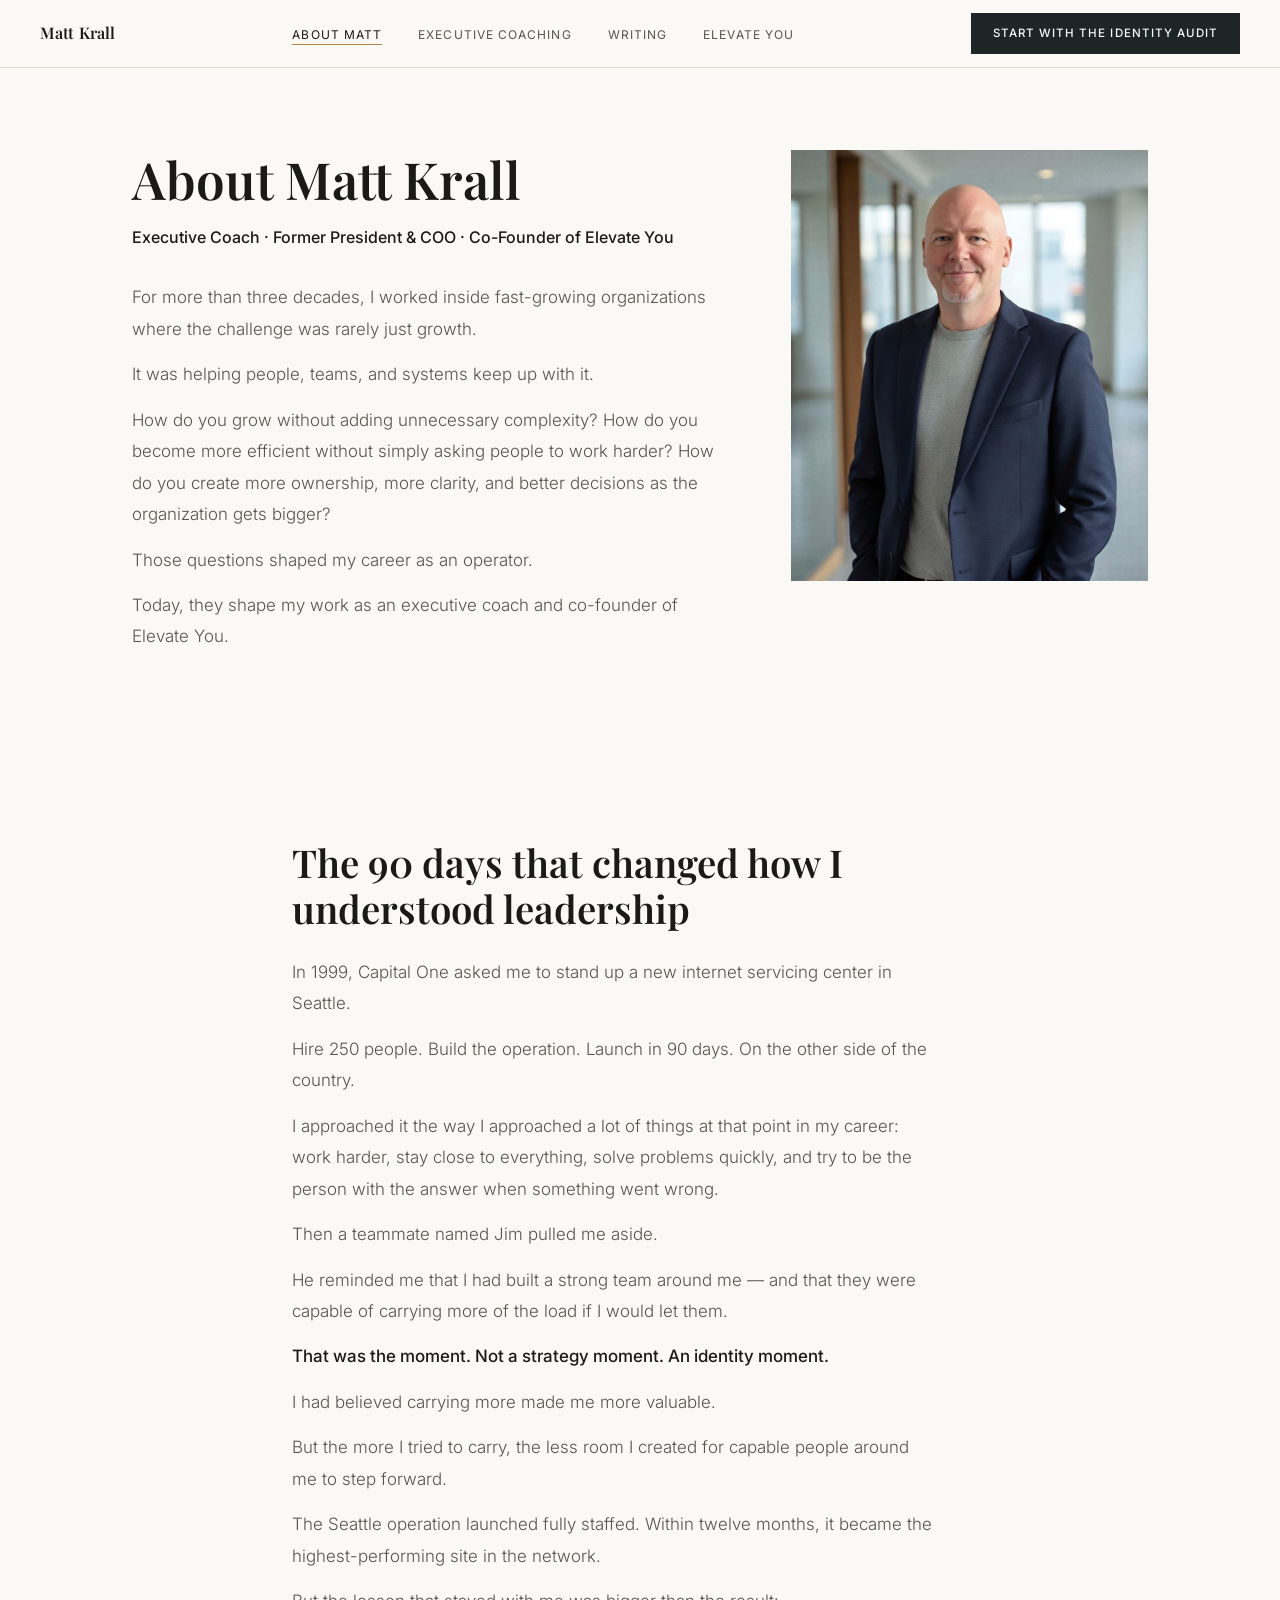
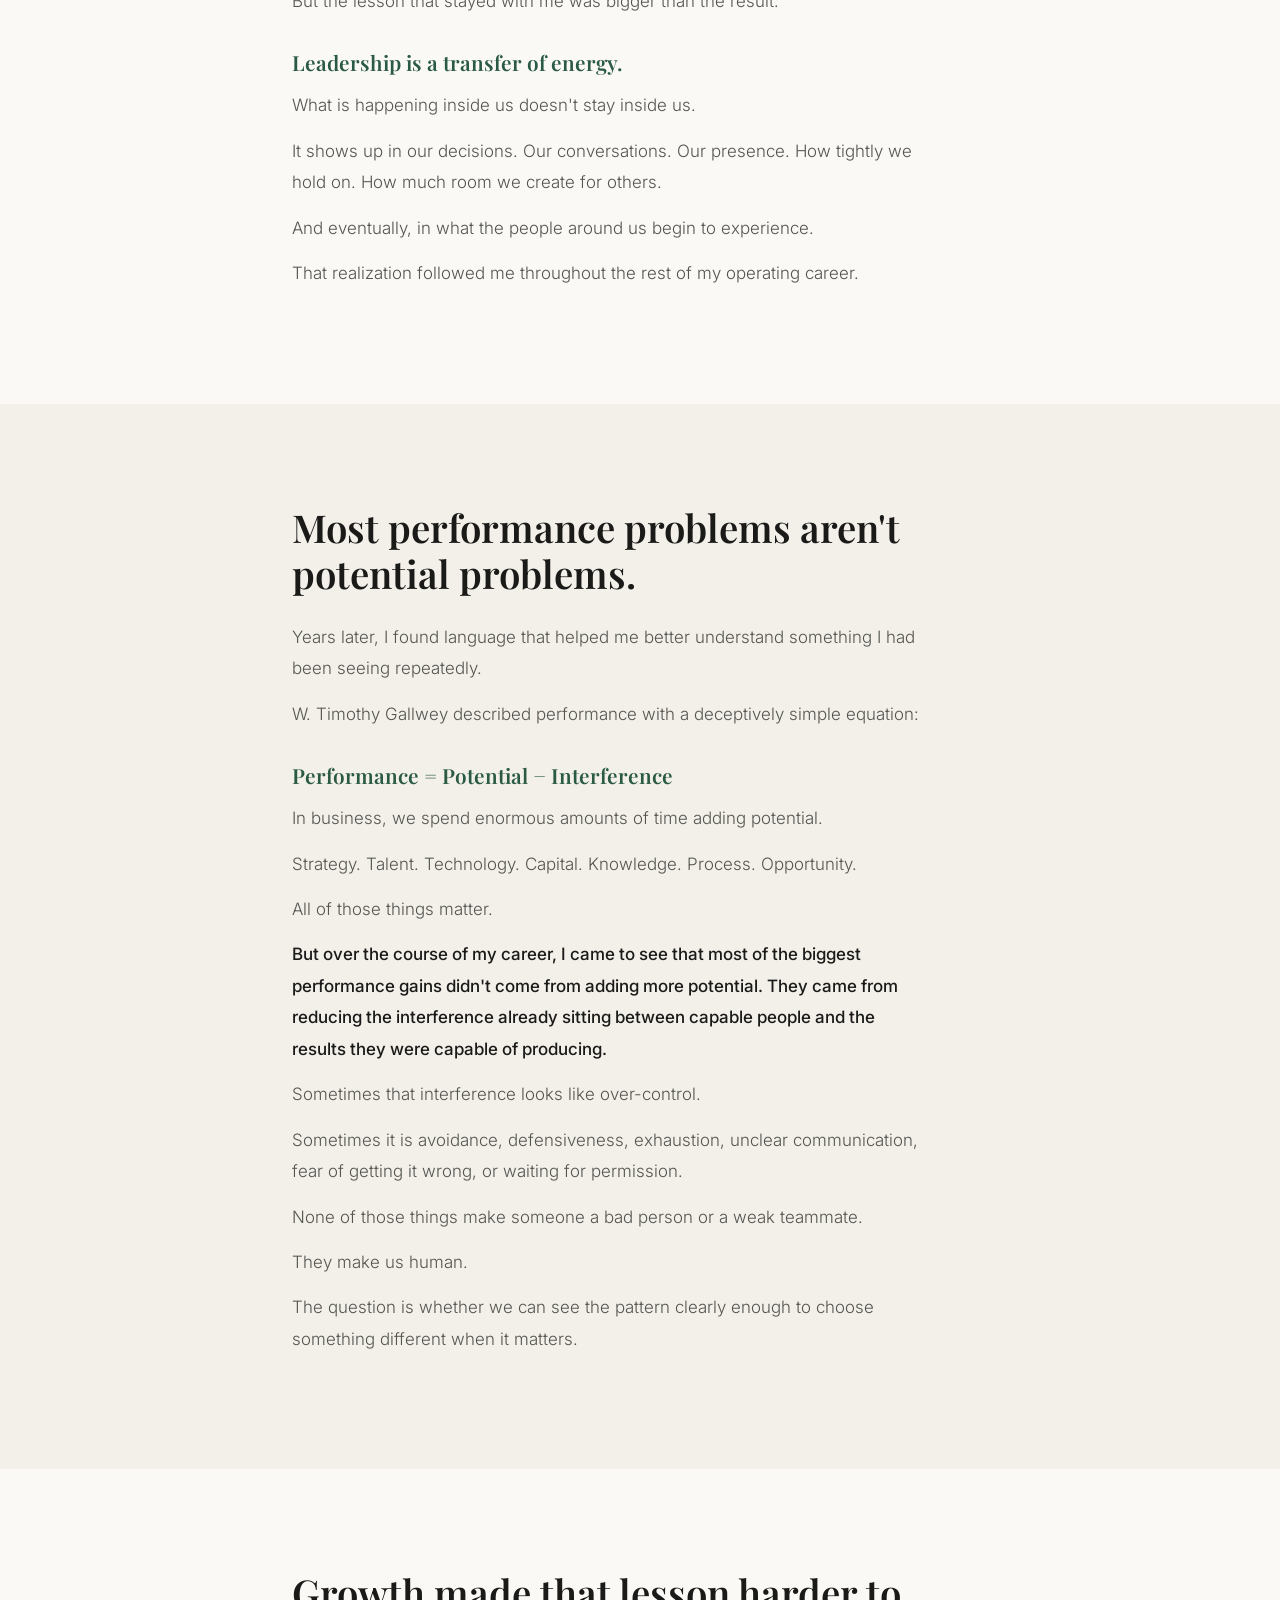
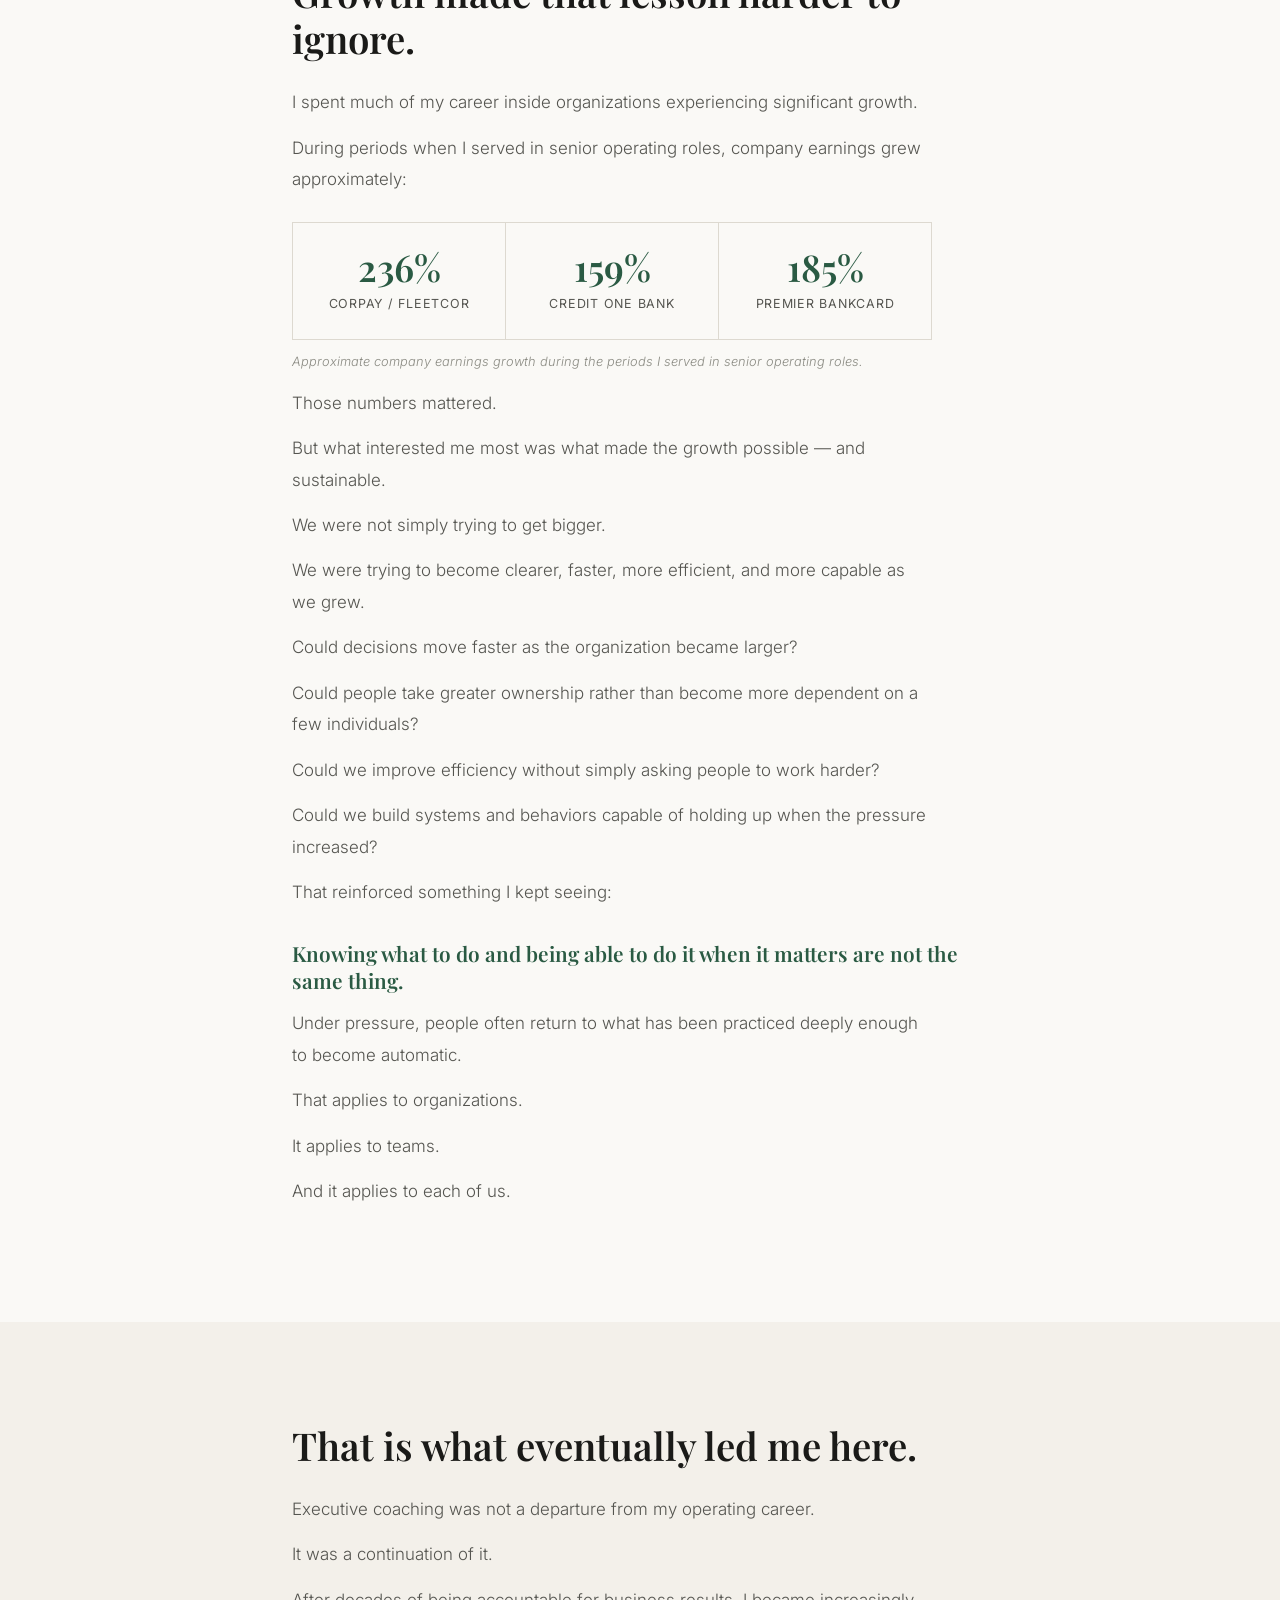
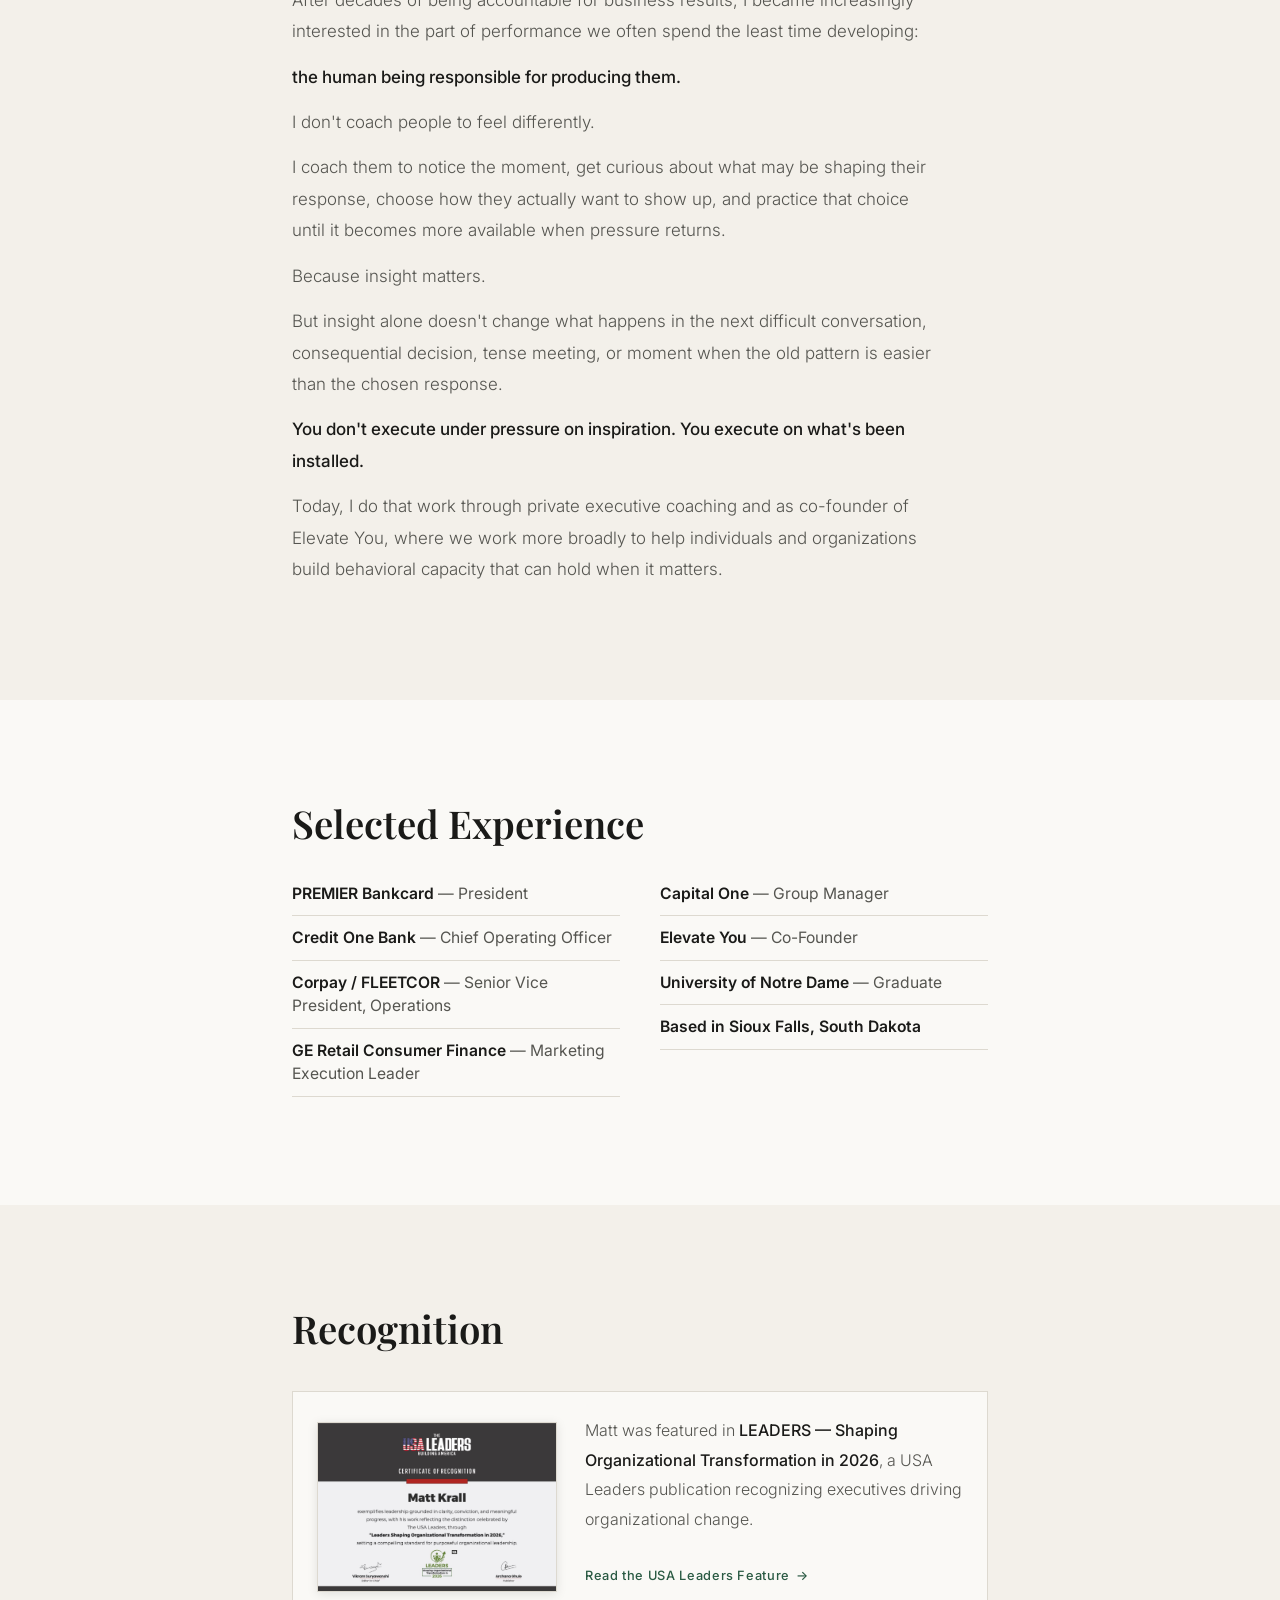
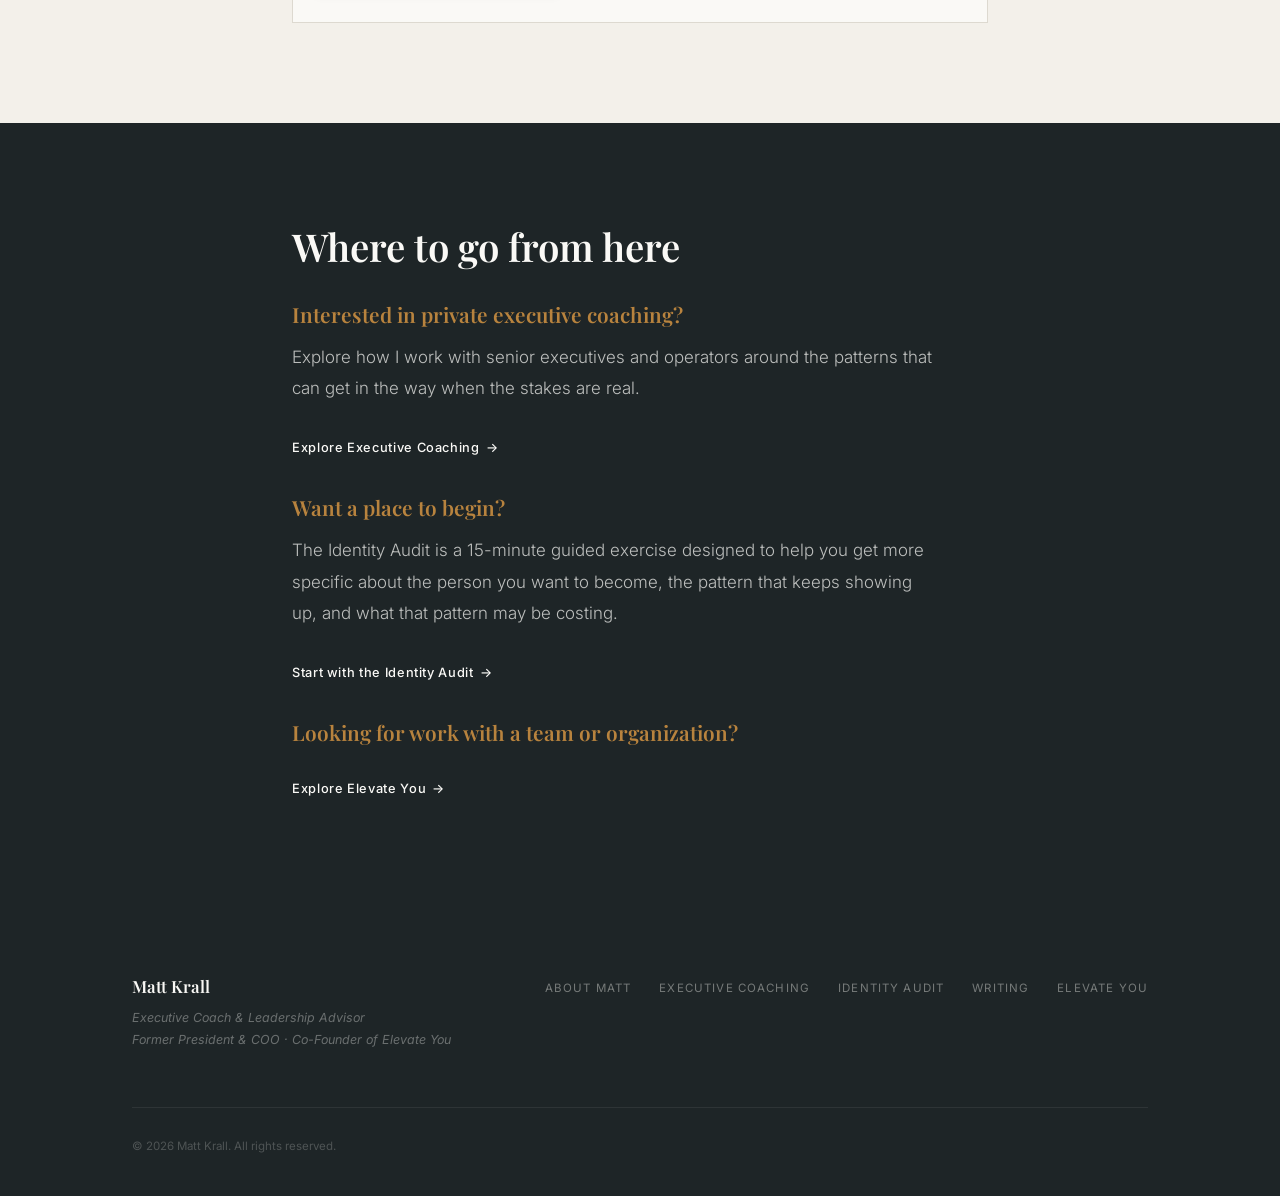
==== about-matt-krall.html @ b2f22636 "Website V3: SEO & site architecture per Matt's Implementation Master (Sep 24) — homepage hub + /abou" ====
<!DOCTYPE html>
<html lang="en">
<head>
  <meta charset="UTF-8">
  <!-- Google tag (gtag.js) -->
  <script async src="https://www.googletagmanager.com/gtag/js?id=G-2R4MK1FPHH"></script>
  <script>
    window.dataLayer = window.dataLayer || [];
    function gtag(){dataLayer.push(arguments);}
    gtag('js', new Date());
    gtag('config', 'G-2R4MK1FPHH');
  </script>
  <meta name="viewport" content="width=device-width, initial-scale=1.0">
  <title>About Matt Krall | Executive Coach &amp; Former President &amp; COO</title>
  <meta name="description" content="Matt Krall is an executive coach, former President and COO, and co-founder of Elevate You with more than 30 years of experience leading through growth, performance, and organizational change.">
  <meta name="author" content="Matt Krall">
  <meta name="robots" content="index, follow">
  <link rel="canonical" href="https://mattkrall.com/about-matt-krall">

  <meta property="og:type" content="profile">
  <meta property="og:title" content="About Matt Krall | Executive Coach &amp; Former President &amp; COO">
  <meta property="og:description" content="Matt Krall is an executive coach, former President and COO, and co-founder of Elevate You with more than 30 years of experience leading through growth, performance, and organizational change.">
  <meta property="og:url" content="https://mattkrall.com/about-matt-krall">
  <meta property="og:site_name" content="Matt Krall">
  <meta property="og:image" content="https://mattkrall.com/images/Headshot-Matt-Krall-2026-08-27-smile-1200.jpeg">

  <meta name="twitter:card" content="summary_large_image">
  <meta name="twitter:title" content="About Matt Krall | Executive Coach &amp; Former President &amp; COO">
  <meta name="twitter:description" content="Matt Krall is an executive coach, former President and COO, and co-founder of Elevate You with more than 30 years of experience leading through growth, performance, and organizational change.">
  <meta name="twitter:image" content="https://mattkrall.com/images/Headshot-Matt-Krall-2026-08-27-smile-1200.jpeg">

  <script type="application/ld+json">
{
  "@context": "https://schema.org",
  "@type": "ProfilePage",
  "@id": "https://mattkrall.com/about-matt-krall#profile",
  "url": "https://mattkrall.com/about-matt-krall",
  "name": "About Matt Krall",
  "mainEntity": {
    "@type": "Person",
    "@id": "https://mattkrall.com/#matt-krall",
    "name": "Matt Krall",
    "url": "https://mattkrall.com/about-matt-krall",
    "jobTitle": "Executive Coach & Leadership Advisor",
    "image": "https://mattkrall.com/images/Headshot-Matt-Krall-2026-08-27-smile-1200.jpeg",
    "sameAs": [
      "https://www.linkedin.com/in/matt-krall-a079bb7/",
      "https://www.facebook.com/matt.krall.79/"
    ],
    "alumniOf": {
      "@type": "CollegeOrUniversity",
      "name": "University of Notre Dame"
    },
    "affiliation": {
      "@type": "Organization",
      "name": "Elevate You",
      "url": "https://goelevateyou.com/"
    }
  }
}
  </script>

  <link rel="preconnect" href="https://fonts.googleapis.com">
  <link rel="preconnect" href="https://fonts.gstatic.com" crossorigin>
  <link href="https://fonts.googleapis.com/css2?family=Playfair+Display:ital,wght@0,400;0,600;0,700;1,400;1,600&family=Inter:ital,wght@0,300;0,400;0,500;1,300;1,400&display=swap" rel="stylesheet">
  <link rel="stylesheet" href="/site.css">
</head>
<body>
  <nav class="nav" aria-label="Main navigation">
    <div class="nav__inner">
      <a href="/" class="nav__brand">Matt Krall</a>
      <ul class="nav__links" role="list">
        <li><a href="/about-matt-krall" aria-current="page">About Matt</a></li>
        <li><a href="/executive-coaching">Executive Coaching</a></li>
        <li><a href="/writing">Writing</a></li>
        <li><a href="https://goelevateyou.com/" target="_blank" rel="noopener noreferrer">Elevate You</a></li>
      </ul>
      <a href="/identity-audit" class="btn btn--dark nav__cta">Start with the Identity Audit</a>
      <button class="nav__burger" id="burger" aria-label="Open menu" aria-expanded="false"><span></span><span></span><span></span></button>
    </div>
  </nav>
  <div class="nav__drawer" id="nav-drawer" aria-hidden="true">
    <ul role="list">
      <li><a href="/about-matt-krall">About Matt</a></li>
      <li><a href="/executive-coaching">Executive Coaching</a></li>
      <li><a href="/writing">Writing</a></li>
      <li><a href="https://goelevateyou.com/" target="_blank" rel="noopener noreferrer">Elevate You</a></li>
      <li><a href="/identity-audit">Start with the Identity Audit</a></li>
    </ul>
  </div>

  <main>
<section class="page-hero page-hero--split"><div class="wrap--wide about-top">
<div class="prose">
<h1 class="page-hero__title">About Matt Krall</h1>
<p class="page-hero__sub"><strong>Executive Coach · Former President &amp; COO · Co-Founder of Elevate You</strong></p>
<p>For more than three decades, I worked inside fast-growing organizations where the challenge was rarely just growth.</p>
<p>It was helping people, teams, and systems keep up with it.</p>
<p>How do you grow without adding unnecessary complexity? How do you become more efficient without simply asking people to work harder? How do you create more ownership, more clarity, and better decisions as the organization gets bigger?</p>
<p>Those questions shaped my career as an operator.</p>
<p>Today, they shape my work as an executive coach and co-founder of Elevate You.</p>
</div>
<div class="about-top__img"><img src="/images/Headshot-Matt-Krall-2026-08-27-smile-1200.jpeg" alt="Matt Krall, executive coach and co-founder of Elevate You" width="994" height="1200" loading="eager" fetchpriority="high"></div>
</div></section>
<section class="section" id="seattle"><div class="wrap prose">
<h2 class="section__headline">The 90 days that changed how I understood leadership</h2>
<p>In 1999, Capital One asked me to stand up a new internet servicing center in Seattle.</p>
<p>Hire 250 people. Build the operation. Launch in 90 days. On the other side of the country.</p>
<p>I approached it the way I approached a lot of things at that point in my career: work harder, stay close to everything, solve problems quickly, and try to be the person with the answer when something went wrong.</p>
<p>Then a teammate named Jim pulled me aside.</p>
<p>He reminded me that I had built a strong team around me — and that they were capable of carrying more of the load if I would let them.</p>
<p><strong>That was the moment. Not a strategy moment. An identity moment.</strong></p>
<p>I had believed carrying more made me more valuable.</p>
<p>But the more I tried to carry, the less room I created for capable people around me to step forward.</p>
<p>The Seattle operation launched fully staffed. Within twelve months, it became the highest-performing site in the network.</p>
<p>But the lesson that stayed with me was bigger than the result:</p>
<h3 class="sub">Leadership is a transfer of energy.</h3>
<p>What is happening inside us doesn't stay inside us.</p>
<p>It shows up in our decisions. Our conversations. Our presence. How tightly we hold on. How much room we create for others.</p>
<p>And eventually, in what the people around us begin to experience.</p>
<p>That realization followed me throughout the rest of my operating career.</p>
</div></section>
<section class="section section--tinted"><div class="wrap prose">
<h2 class="section__headline">Most performance problems aren't potential problems.</h2>
<p>Years later, I found language that helped me better understand something I had been seeing repeatedly.</p>
<p>W. Timothy Gallwey described performance with a deceptively simple equation:</p>
<h3 class="sub">Performance = Potential − Interference</h3>
<p>In business, we spend enormous amounts of time adding potential.</p>
<p>Strategy. Talent. Technology. Capital. Knowledge. Process. Opportunity.</p>
<p>All of those things matter.</p>
<p><strong>But over the course of my career, I came to see that most of the biggest performance gains didn't come from adding more potential. They came from reducing the interference already sitting between capable people and the results they were capable of producing.</strong></p>
<p>Sometimes that interference looks like over-control.</p>
<p>Sometimes it is avoidance, defensiveness, exhaustion, unclear communication, fear of getting it wrong, or waiting for permission.</p>
<p>None of those things make someone a bad person or a weak teammate.</p>
<p>They make us human.</p>
<p>The question is whether we can see the pattern clearly enough to choose something different when it matters.</p>
</div></section>
<section class="section"><div class="wrap prose">
<h2 class="section__headline">Growth made that lesson harder to ignore.</h2>
<p>I spent much of my career inside organizations experiencing significant growth.</p>
<p>During periods when I served in senior operating roles, company earnings grew approximately:</p><div class="stats">
<div class="stat"><span class="stat__num">236%</span><span class="stat__label">Corpay / FLEETCOR</span></div>
<div class="stat"><span class="stat__num">159%</span><span class="stat__label">Credit One Bank</span></div>
<div class="stat"><span class="stat__num">185%</span><span class="stat__label">PREMIER Bankcard</span></div>
</div>
<p class="fine">Approximate company earnings growth during the periods I served in senior operating roles.</p><p>Those numbers mattered.</p>
<p>But what interested me most was what made the growth possible — and sustainable.</p>
<p>We were not simply trying to get bigger.</p>
<p>We were trying to become clearer, faster, more efficient, and more capable as we grew.</p>
<p>Could decisions move faster as the organization became larger?</p>
<p>Could people take greater ownership rather than become more dependent on a few individuals?</p>
<p>Could we improve efficiency without simply asking people to work harder?</p>
<p>Could we build systems and behaviors capable of holding up when the pressure increased?</p>
<p>That reinforced something I kept seeing:</p>
<h3 class="sub">Knowing what to do and being able to do it when it matters are not the same thing.</h3>
<p>Under pressure, people often return to what has been practiced deeply enough to become automatic.</p>
<p>That applies to organizations.</p>
<p>It applies to teams.</p>
<p>And it applies to each of us.</p>
</div></section>
<section class="section section--tinted"><div class="wrap prose">
<h2 class="section__headline">That is what eventually led me here.</h2>
<p>Executive coaching was not a departure from my operating career.</p>
<p>It was a continuation of it.</p>
<p>After decades of being accountable for business results, I became increasingly interested in the part of performance we often spend the least time developing:</p>
<p><strong>the human being responsible for producing them.</strong></p>
<p>I don't coach people to feel differently.</p>
<p>I coach them to notice the moment, get curious about what may be shaping their response, choose how they actually want to show up, and practice that choice until it becomes more available when pressure returns.</p>
<p>Because insight matters.</p>
<p>But insight alone doesn't change what happens in the next difficult conversation, consequential decision, tense meeting, or moment when the old pattern is easier than the chosen response.</p>
<p><strong>You don't execute under pressure on inspiration. You execute on what's been installed.</strong></p>
<p>Today, I do that work through private executive coaching and as co-founder of Elevate You, where we work more broadly to help individuals and organizations build behavioral capacity that can hold when it matters.</p>
</div></section>
<section class="section" id="experience"><div class="wrap prose"><h2 class="section__headline">Selected Experience</h2><ul class="exp exp--two">
<li><strong>PREMIER Bankcard</strong> — President</li>
<li><strong>Credit One Bank</strong> — Chief Operating Officer</li>
<li><strong>Corpay / FLEETCOR</strong> — Senior Vice President, Operations</li>
<li><strong>GE Retail Consumer Finance</strong> — Marketing Execution Leader</li>
<li><strong>Capital One</strong> — Group Manager</li>
<li><strong>Elevate You</strong> — Co-Founder</li>
<li><strong>University of Notre Dame</strong> — Graduate</li>
<li><strong>Based in Sioux Falls, South Dakota</strong></li>
</ul></div></section>
<section class="section section--tinted" id="recognition"><div class="wrap prose">
<h2 class="section__headline">Recognition</h2>
<div class="press-badge">
  <button type="button" class="press-badge__btn" aria-label="Enlarge the USA Leaders certificate of recognition" onclick="document.getElementById('cert-lightbox').classList.add('is-open')"><img class="press-badge__cert" src="/images/matt-krall-usa-leaders-certificate.jpg" alt="USA Leaders Certificate of Recognition — Matt Krall, Leaders Shaping Organizational Transformation in 2026" width="1200" height="849" loading="lazy"></button>
  <div class="press-badge__text">
    <p>Matt was featured in <strong>LEADERS — Shaping Organizational Transformation in 2026</strong>, a USA Leaders publication recognizing executives driving organizational change.</p>
    <p class="cta-row"><a href="https://theusaleaders.com/industry-leaders/matt-krall/" class="arrow-link" target="_blank" rel="noopener noreferrer">Read the USA Leaders Feature</a></p>
  </div>
</div></div></section>
<section class="section section--dark" id="next"><div class="wrap prose">
<h2 class="section__headline">Where to go from here</h2>
<h3 class="sub">Interested in private executive coaching?</h3>
<p>Explore how I work with senior executives and operators around the patterns that can get in the way when the stakes are real.</p>
<p class="cta-row"><a href="/executive-coaching" class="arrow-link">Explore Executive Coaching</a></p>
<h3 class="sub">Want a place to begin?</h3>
<p>The Identity Audit is a 15-minute guided exercise designed to help you get more specific about the person you want to become, the pattern that keeps showing up, and what that pattern may be costing.</p>
<p class="cta-row"><a href="/identity-audit" class="arrow-link">Start with the Identity Audit</a></p>
<h3 class="sub">Looking for work with a team or organization?</h3>
<p class="cta-row"><a href="https://goelevateyou.com/" class="arrow-link" target="_blank" rel="noopener noreferrer">Explore Elevate You</a></p>
</div></section>
  </main>

  <footer class="footer">
    <div class="wrap--wide">
      <div class="footer__top">
        <div>
          <span class="footer__brand">Matt Krall</span>
          <span class="footer__tagline">Executive Coach &amp; Leadership Advisor</span>
          <span class="footer__tagline">Former President &amp; COO · Co-Founder of Elevate You</span>
        </div>
        <ul class="footer__nav" role="list">
          <li><a href="/about-matt-krall">About Matt</a></li>
          <li><a href="/executive-coaching">Executive Coaching</a></li>
          <li><a href="/identity-audit">Identity Audit</a></li>
          <li><a href="/writing">Writing</a></li>
          <li><a href="https://goelevateyou.com/" target="_blank" rel="noopener noreferrer">Elevate You</a></li>
        </ul>
      </div>
      <div class="footer__bottom">
        <p class="footer__copy">© 2026 Matt Krall. All rights reserved.</p>
      </div>
    </div>
  </footer>

  <div class="lightbox" id="cert-lightbox" onclick="this.classList.remove('is-open')" role="dialog" aria-label="USA Leaders certificate">
    <button class="lightbox__close" aria-label="Close">&times;</button>
    <img src="/images/matt-krall-usa-leaders-certificate.jpg" alt="USA Leaders Certificate of Recognition — Matt Krall, enlarged">
  </div>
  <script>
    (function () {
      var burger = document.getElementById('burger');
      var drawer = document.getElementById('nav-drawer');
      var nav = document.querySelector('.nav');
      function setDrawer(open) {
        drawer.classList.toggle('is-open', open);
        drawer.setAttribute('aria-hidden', open ? 'false' : 'true');
        burger.setAttribute('aria-expanded', open ? 'true' : 'false');
      }
      burger.addEventListener('click', function () { setDrawer(!drawer.classList.contains('is-open')); });
      document.querySelectorAll('a[href^="#"]').forEach(function (link) {
        link.addEventListener('click', function (e) {
          var id = this.getAttribute('href');
          if (id.length < 2) return;
          var target = document.querySelector(id);
          if (!target) return;
          e.preventDefault();
          var top = target.getBoundingClientRect().top + window.scrollY - nav.offsetHeight;
          window.scrollTo({ top: top, behavior: 'smooth' });
          setDrawer(false);
        });
      });
      window.addEventListener('scroll', function () {
        nav.style.boxShadow = window.scrollY > 10 ? '0 1px 0 rgba(0,0,0,0.06)' : 'none';
      }, { passive: true });
      document.addEventListener('click', function (e) {
        var a = e.target.closest ? e.target.closest('a') : null;
        if (!a || typeof gtag !== 'function') return;
        var h = a.getAttribute('href') || '';
        var loc = (a.closest('nav') ? 'nav' : a.closest('footer') ? 'footer' : a.closest('section') && a.closest('section').id ? a.closest('section').id : 'page');
        if (h.indexOf('identity-audit') > -1 || h === '#send-audit') gtag('event', 'identity_audit_cta_click', { cta_location: loc, cta_text: a.textContent.trim().slice(0, 60) });
        else if (h.indexOf('executive-coaching') > -1) gtag('event', 'executive_coaching_cta_click', { cta_location: loc });
        else if (h.indexOf('outlook.office.com') > -1) gtag('event', 'clarity_call_booking_click', { cta_location: loc });
        else if (h.indexOf('theusaleaders.com') > -1) gtag('event', 'usa_leaders_feature_click', { cta_location: loc });
        else if (h.indexOf('goelevateyou.com') > -1) gtag('event', 'elevate_you_click', { cta_location: loc });
      });
      document.addEventListener('keydown', function (e) {
        if (e.key === 'Escape') { var lb = document.getElementById('cert-lightbox'); if (lb) lb.classList.remove('is-open'); }
      });
    })();
  </script>
</body>
</html>
---- site.css ----
/* ─── RESET ─── */
    *, *::before, *::after { box-sizing: border-box; margin: 0; padding: 0; }
    img { display: block; max-width: 100%; }
    a { text-decoration: none; }

    /* ─── TOKENS ─── */
    :root {
      --cream:       #FAF9F6;
      --cream-mid:   #F3F0EA;
      --cream-dark:  #EAE6DD;
      --ink:         #1A1A18;
      --charcoal:    #1E2527;
      --slate:       #555550;
      --slate-light: #8A8A82;
      --green:       #2A5A43;
      --green-mid:   #336B50;
      --amber:       #B8833E;
      --rule:        #DDD9D0;
      --rule-dark:   rgba(250,249,246,0.10);
    }

    /* ─── BASE ─── */
    html { font-size: 16px; scroll-behavior: smooth; }

    body {
      background-color: var(--cream);
      color: var(--ink);
      font-family: 'Inter', -apple-system, BlinkMacSystemFont, sans-serif;
      font-weight: 400;
      line-height: 1.75;
      -webkit-font-smoothing: antialiased;
    }

    /* ─── LAYOUT ─── */
    .wrap {
      max-width: 760px;
      margin: 0 auto;
      padding: 0 32px;
    }
    .wrap--wide {
      max-width: 1080px;
      margin: 0 auto;
      padding: 0 32px;
    }

    /* ─── TYPE ─── */
    h1, h2, h3, h4 {
      font-family: 'Playfair Display', Georgia, serif;
      line-height: 1.2;
      font-weight: 600;
    }

    /* ─── CONNECT ─── */
    .connect {
      padding: 80px 0;
      background-color: var(--cream-mid);
      border-top: 1px solid var(--rule);
      border-bottom: 1px solid var(--rule);
    }
    .connect__headline {
      font-size: clamp(1.5rem, 2.5vw, 2rem);
      color: var(--ink);
      margin-bottom: 10px;
    }
    .connect__intro {
      font-size: 0.9375rem;
      color: var(--slate);
      line-height: 1.75;
      max-width: 460px;
      font-weight: 300;
      margin-bottom: 44px;
    }
    .connect__links {
      display: grid;
      grid-template-columns: repeat(3, 1fr);
      gap: 12px;
    }
    .connect__card {
      display: flex;
      align-items: center;
      gap: 16px;
      padding: 24px 24px;
      background-color: var(--cream);
      border: 1px solid var(--rule);
      text-decoration: none;
      transition: border-color 0.2s, box-shadow 0.2s;
    }
    .connect__card:hover {
      border-color: var(--charcoal);
      box-shadow: 0 2px 12px rgba(0,0,0,0.06);
    }
    .connect__icon {
      flex-shrink: 0;
      width: 40px;
      height: 40px;
      border-radius: 50%;
      background-color: var(--charcoal);
      color: var(--cream);
      display: flex;
      align-items: center;
      justify-content: center;
    }
    .connect__icon--green { background-color: var(--green); }
    .connect__icon--amber { background-color: var(--amber); }
    .connect__card-text {
      flex: 1;
      display: flex;
      flex-direction: column;
      gap: 3px;
    }
    .connect__card-label {
      font-size: 0.875rem;
      font-weight: 500;
      color: var(--ink);
      line-height: 1.2;
    }
    .connect__card-sub {
      font-size: 0.72rem;
      color: var(--slate-light);
      letter-spacing: 0.03em;
    }
    .connect__arrow {
      font-size: 0.85rem;
      color: var(--slate-light);
      flex-shrink: 0;
      transition: transform 0.2s, color 0.2s;
    }
    .connect__card:hover .connect__arrow {
      transform: translateX(3px);
      color: var(--ink);
    }

    @media (max-width: 640px) {
      .connect__links { grid-template-columns: 1fr; }
    }

    /* ─── RULE ─── */
    .divider {
      border: none;
      border-top: 1px solid var(--rule);
    }

    /* ─── LABELS ─── */
    .label {
      display: block;
      font-size: 0.68rem;
      font-weight: 500;
      letter-spacing: 0.14em;
      text-transform: uppercase;
      color: var(--green);
      margin-bottom: 20px;
    }
    .label--amber { color: var(--amber); }
    .label--muted { color: var(--slate-light); }

    /* ─── BUTTONS ─── */
    .btn {
      display: inline-block;
      font-family: 'Inter', sans-serif;
      font-size: 0.75rem;
      font-weight: 500;
      letter-spacing: 0.09em;
      text-transform: uppercase;
      padding: 14px 32px;
      cursor: pointer;
      border: none;
      transition: background-color 0.2s ease, color 0.2s ease, border-color 0.2s ease;
    }
    .btn--dark {
      background-color: var(--charcoal);
      color: var(--cream);
    }
    .btn--dark:hover { background-color: #111618; }
    .btn--outline {
      background-color: transparent;
      color: var(--ink);
      border: 1px solid var(--ink);
    }
    .btn--outline:hover {
      background-color: var(--ink);
      color: var(--cream);
    }
    .btn--ghost {
      background-color: transparent;
      color: var(--cream);
      border: 1px solid rgba(250,249,246,0.35);
    }
    .btn--ghost:hover { border-color: var(--cream); }
    .btn--ghost-ink {
      background-color: transparent;
      color: var(--charcoal);
      border: 1px solid var(--charcoal);
    }
    .btn--ghost-ink:hover {
      background-color: var(--charcoal);
      color: var(--cream);
    }

    /* ─── INLINE LINK ─── */
    .arrow-link {
      display: inline-flex;
      align-items: center;
      gap: 6px;
      font-size: 0.8rem;
      font-weight: 500;
      letter-spacing: 0.05em;
      color: var(--green);
      transition: gap 0.2s;
    }
    .arrow-link:hover { gap: 10px; }
    .arrow-link::after { content: '→'; }


    /* ════════════════════════════════
       NAV
    ════════════════════════════════ */
    .nav {
      position: fixed;
      top: 0; left: 0; right: 0;
      z-index: 200;
      height: 68px;
      background-color: var(--cream);
      border-bottom: 1px solid var(--rule);
      display: flex;
      align-items: center;
    }
    .nav__inner {
      display: flex;
      align-items: center;
      justify-content: space-between;
      width: 100%;
      padding: 0 40px;
    }
    .nav__brand {
      font-family: 'Playfair Display', serif;
      font-size: 1rem;
      font-weight: 600;
      color: var(--ink);
      letter-spacing: 0.01em;
    }
    .nav__links {
      display: flex;
      align-items: center;
      gap: 36px;
      list-style: none;
    }
    .nav__links a {
      font-size: 0.75rem;
      font-weight: 400;
      letter-spacing: 0.09em;
      text-transform: uppercase;
      color: var(--slate);
      transition: color 0.2s;
    }
    .nav__links a:hover { color: var(--ink); }
    .nav__cta { font-size: 0.72rem; padding: 10px 22px; }

    .nav__burger {
      display: none;
      flex-direction: column;
      gap: 5px;
      cursor: pointer;
      padding: 6px 4px;
      background: none;
      border: none;
    }
    .nav__burger span {
      display: block;
      width: 22px;
      height: 1.5px;
      background-color: var(--ink);
      transition: all 0.3s ease;
    }

    .nav__drawer {
      display: none;
      position: fixed;
      top: 68px; left: 0; right: 0;
      background-color: var(--cream);
      border-bottom: 1px solid var(--rule);
      padding: 24px 32px 32px;
      z-index: 199;
    }
    .nav__drawer.is-open { display: block; }
    .nav__drawer ul {
      list-style: none;
      display: flex;
      flex-direction: column;
      gap: 0;
      margin-bottom: 24px;
    }
    .nav__drawer ul a {
      display: block;
      font-size: 0.85rem;
      letter-spacing: 0.07em;
      text-transform: uppercase;
      color: var(--slate);
      padding: 14px 0;
      border-bottom: 1px solid var(--rule);
    }


    /* ════════════════════════════════
       HERO
    ════════════════════════════════ */
    .hero {
      padding-top: 68px;
      min-height: 100vh;
      display: flex;
      position: relative;
      overflow: hidden;
    }
    .hero__text {
      display: flex;
      align-items: center;
      width: 58%;
      padding: 80px 0 80px 40px;
      max-width: 760px;
    }
    .hero__text-inner { max-width: 600px; }
    .hero__eyebrow {
      font-size: 0.7rem;
      letter-spacing: 0.14em;
      text-transform: uppercase;
      color: var(--green);
      font-weight: 500;
      margin-bottom: 28px;
      display: block;
    }
    .hero__headline {
      font-size: clamp(2rem, 4.2vw, 3.4rem);
      font-weight: 600;
      color: var(--ink);
      line-height: 1.17;
      margin-bottom: 28px;
    }
    .hero__sub {
      font-size: 1.0625rem;
      color: var(--slate);
      line-height: 1.8;
      max-width: 500px;
      font-weight: 300;
      margin-bottom: 12px;
    }
    .hero__actions {
      display: flex;
      align-items: center;
      gap: 20px;
      flex-wrap: wrap;
      margin-bottom: 16px;
    }
    .hero__qualifier {
      font-size: 0.77rem;
      color: var(--slate-light);
      font-style: italic;
    }
    .hero__image {
      position: absolute;
      right: 0; top: 68px; bottom: 0;
      width: 44%;
    }
    .hero__image img {
      width: 100%;
      height: 100%;
      object-fit: cover;
      object-position: center top;
    }
    .hero__image::after {
      content: '';
      position: absolute;
      left: 0; top: 0; bottom: 0;
      width: 120px;
      background: linear-gradient(to right, var(--cream), transparent);
    }


    /* ════════════════════════════════
       SECTION BASE
    ════════════════════════════════ */
    .section { padding: 100px 0; }
    .section--dark {
      background-color: var(--charcoal);
      color: var(--cream);
    }
    .section--tinted { background-color: var(--cream-mid); }
    .section--tinted-dark { background-color: var(--cream-dark); }

    .section__headline {
      font-size: clamp(1.75rem, 3vw, 2.5rem);
      color: var(--ink);
      margin-bottom: 24px;
      line-height: 1.2;
    }
    .section--dark .section__headline { color: var(--cream); }

    .section__subhead {
      font-family: 'Playfair Display', serif;
      font-size: clamp(1.1rem, 2vw, 1.4rem);
      font-style: italic;
      color: var(--slate);
      margin-bottom: 32px;
      line-height: 1.35;
    }

    .section__intro {
      font-size: 1.0625rem;
      color: var(--slate);
      line-height: 1.8;
      max-width: 560px;
      font-weight: 300;
    }
    .section--dark .section__intro { color: rgba(250,249,246,0.70); }


    /* ════════════════════════════════
       THE PROBLEM
    ════════════════════════════════ */
    .problem__opener {
      font-size: 1.0625rem;
      color: var(--slate);
      line-height: 1.82;
      max-width: 620px;
      font-weight: 300;
      margin-bottom: 40px;
    }

    .problem__ifyou {
      font-size: 0.7rem;
      letter-spacing: 0.14em;
      text-transform: uppercase;
      color: var(--slate-light);
      font-weight: 500;
      margin-bottom: 0;
    }

    .problem__list {
      list-style: none;
      margin-bottom: 56px;
    }
    .problem__list li {
      font-size: 1rem;
      color: var(--slate);
      line-height: 1.7;
      padding: 18px 0 18px 24px;
      border-bottom: 1px solid var(--rule);
      position: relative;
    }
    .problem__list li::before {
      content: '';
      position: absolute;
      left: 0;
      top: 30px;
      width: 8px;
      height: 1px;
      background-color: var(--amber);
    }

    .problem__close {
      font-family: 'Playfair Display', serif;
      font-size: clamp(1.1rem, 2vw, 1.35rem);
      font-style: italic;
      color: var(--ink);
      margin-bottom: 40px;
    }


    /* ════════════════════════════════
       THE SEQUENCE
    ════════════════════════════════ */
    .sequence__setup {
      font-size: 1.0625rem;
      color: rgba(250,249,246,0.72);
      line-height: 1.82;
      max-width: 560px;
      font-weight: 300;
      margin-bottom: 60px;
    }

    .sequence__steps {
      display: grid;
      grid-template-columns: repeat(3, 1fr);
      gap: 1px;
      background-color: rgba(250,249,246,0.08);
      border: 1px solid rgba(250,249,246,0.08);
      margin-bottom: 56px;
    }
    .sequence__step { background-color: var(--charcoal); padding: 40px 32px; }

    .sequence__step-num {
      font-size: 0.65rem;
      letter-spacing: 0.14em;
      text-transform: uppercase;
      color: var(--amber);
      font-weight: 500;
      margin-bottom: 16px;
      display: block;
    }
    .sequence__step-name {
      font-family: 'Playfair Display', serif;
      font-size: 1.35rem;
      color: var(--cream);
      margin-bottom: 14px;
    }
    .sequence__step-body {
      font-size: 0.9375rem;
      color: rgba(250,249,246,0.60);
      line-height: 1.72;
    }

    .sequence__close {
      font-family: 'Playfair Display', serif;
      font-size: 1.05rem;
      font-style: italic;
      color: rgba(250,249,246,0.55);
      border-left: 2px solid var(--amber);
      padding-left: 24px;
      max-width: 560px;
    }


    /* ════════════════════════════════
       ORIGIN / ABOUT
    ════════════════════════════════ */
    .origin {
      display: grid;
      grid-template-columns: 1fr 1fr;
      gap: 72px;
      align-items: stretch;
    }
    .origin__image {
      display: flex;
      flex-direction: column;
      gap: 4px;
      overflow: hidden;
    }
    .origin__image img {
      width: 100%;
      flex: 1;
      object-fit: cover;
      object-position: center top;
      display: block;
      min-height: 0;
    }
    .origin__image img:first-child { object-position: center 20%; }
    .origin__image img:last-child  { object-position: center 15%; }

    .origin__headline {
      font-size: clamp(1.45rem, 2.5vw, 2rem);
      color: var(--ink);
      line-height: 1.22;
      margin-bottom: 32px;
    }
    .origin__body p {
      font-size: 1rem;
      color: var(--slate);
      line-height: 1.85;
      margin-bottom: 18px;
      font-weight: 300;
    }
    .origin__body em { font-style: italic; color: var(--ink); font-weight: 400; }

    .origin__moment {
      font-family: 'Playfair Display', serif;
      font-size: 1.1rem;
      font-style: italic;
      color: var(--ink);
      border-left: 3px solid var(--green);
      padding-left: 24px;
      margin: 32px 0;
      line-height: 1.6;
    }

    .proof-strip {
      margin-top: 40px;
      padding-top: 32px;
      border-top: 1px solid var(--rule);
    }
    .proof-strip ul {
      list-style: none;
      display: flex;
      flex-direction: column;
      gap: 12px;
    }
    .proof-strip li {
      font-size: 0.8125rem;
      color: var(--slate);
      padding-left: 20px;
      position: relative;
      line-height: 1.5;
    }
    .proof-strip li::before {
      content: '';
      position: absolute;
      left: 0;
      top: 9px;
      width: 8px;
      height: 1px;
      background-color: var(--green);
    }

    .press-badge { display: flex; align-items: center; gap: 24px; margin-top: 40px; padding: 24px; background: var(--cream-mid); border: 1px solid var(--rule); }
    .press-badge__cert { flex-shrink: 0; width: 180px; border: 1px solid var(--rule); box-shadow: 0 2px 10px rgba(0,0,0,0.10); cursor: zoom-in; transition: transform 0.15s, box-shadow 0.15s; }
    .press-badge__cert:hover { transform: scale(1.03); box-shadow: 0 4px 16px rgba(0,0,0,0.16); }
    .press-badge__text { font-size: 0.85rem; color: var(--slate); line-height: 1.6; }
    .press-badge__text strong { color: var(--ink); }
    .lightbox { display: none; position: fixed; inset: 0; z-index: 1000; background: rgba(15,15,13,0.88); align-items: center; justify-content: center; padding: 40px; cursor: zoom-out; }
    .lightbox.is-open { display: flex; }
    .lightbox img { max-width: min(90vw, 700px); max-height: 90vh; box-shadow: 0 12px 48px rgba(0,0,0,0.5); }
    .lightbox__close { position: absolute; top: 24px; right: 32px; color: var(--cream); font-size: 2rem; line-height: 1; background: none; border: none; cursor: pointer; }
    .inline-proof { margin: 28px 0 8px; border-left: 2px solid var(--amber); padding-left: 22px; max-width: 560px; }
    .inline-proof p { font-size: 0.9rem; font-style: italic; line-height: 1.68; }
    .section--tinted .inline-proof p { color: var(--slate); }
    .section--dark .inline-proof p { color: rgba(250,249,246,0.58); }
    @media (max-width: 640px) { .press-badge { flex-direction: column; text-align: center; } .press-badge__cert { width: 140px; } }


    /* ════════════════════════════════
       OFFER SECTIONS
    ════════════════════════════════ */
    .offer__body {
      font-size: 1.0625rem;
      line-height: 1.82;
      max-width: 560px;
      font-weight: 300;
      margin-bottom: 18px;
    }
    .section--dark .offer__body  { color: rgba(250,249,246,0.70); }
    .section--tinted .offer__body { color: var(--slate); }

    .offer__list {
      list-style: none;
      margin: 32px 0 40px;
      max-width: 560px;
    }
    .offer__list li {
      font-size: 0.9375rem;
      line-height: 1.7;
      padding: 14px 0 14px 24px;
      border-bottom: 1px solid;
      position: relative;
    }
    .section--dark .offer__list li {
      color: rgba(250,249,246,0.60);
      border-color: rgba(250,249,246,0.08);
    }
    .section--tinted .offer__list li {
      color: var(--slate);
      border-color: var(--rule);
    }
    .offer__list li::before {
      content: '';
      position: absolute;
      left: 0;
      top: 26px;
      width: 8px;
      height: 1px;
      background-color: var(--amber);
    }

    .offer__note {
      margin-top: 16px;
      font-size: 0.77rem;
      font-style: italic;
    }
    .section--dark .offer__note  { color: rgba(250,249,246,0.40); }
    .section--tinted .offer__note { color: var(--slate-light); }

    .offer__close {
      font-family: 'Playfair Display', serif;
      font-size: 1.05rem;
      font-style: italic;
      color: var(--slate);
      border-left: 3px solid var(--green);
      padding-left: 24px;
      margin-top: 40px;
      line-height: 1.6;
      max-width: 540px;
    }


    /* ════════════════════════════════
       PROOF
    ════════════════════════════════ */
    .proof__anchor {
      font-family: 'Playfair Display', serif;
      font-size: clamp(1.4rem, 2.8vw, 2rem);
      font-style: italic;
      color: var(--cream);
      line-height: 1.48;
      margin-bottom: 12px;
      max-width: 640px;
    }
    .proof__anchor::before { content: '\201C'; }
    .proof__anchor::after  { content: '\201D'; }

    .proof__attribution {
      font-size: 0.78rem;
      color: rgba(250,249,246,0.40);
      letter-spacing: 0.09em;
      text-transform: uppercase;
      margin-bottom: 68px;
    }

    .proof__pulls {
      display: grid;
      grid-template-columns: 1fr 1fr;
      gap: 36px;
      margin-bottom: 56px;
    }
    .proof__pull {
      border-left: 2px solid var(--amber);
      padding-left: 22px;
    }
    .proof__pull p {
      font-size: 0.9375rem;
      font-style: italic;
      color: rgba(250,249,246,0.58);
      line-height: 1.68;
    }


    /* ════════════════════════════════
       CTA SECTION
    ════════════════════════════════ */
    .cta-block {
      padding: 120px 0;
      text-align: center;
    }
    .cta-block__headline {
      font-size: clamp(1.75rem, 3.5vw, 2.7rem);
      color: var(--ink);
      line-height: 1.18;
      margin-bottom: 24px;
    }
    .cta-block__support {
      font-size: 1rem;
      color: var(--slate);
      line-height: 1.82;
      max-width: 520px;
      margin: 0 auto 44px;
      font-style: italic;
      font-weight: 300;
    }
    .cta-block__note {
      margin-top: 18px;
      font-size: 0.77rem;
      color: var(--slate-light);
    }
    .cta-block__form {
      margin: 40px auto 0;
      max-width: 640px;
      text-align: left;
    }


    /* ════════════════════════════════
       WRITING
    ════════════════════════════════ */
    .writing__intro {
      font-size: 1rem;
      color: var(--slate);
      line-height: 1.8;
      max-width: 520px;
      margin-bottom: 48px;
      font-weight: 300;
    }

    .writing__grid {
      display: grid;
      grid-template-columns: 1fr 1fr;
      gap: 1px;
      background-color: var(--rule);
      border: 1px solid var(--rule);
      margin-bottom: 28px;
    }
    .writing__post {
      background-color: var(--cream);
      padding: 36px 32px;
      display: block;
      transition: background-color 0.18s;
    }
    .writing__post:hover { background-color: var(--cream-mid); }
    .writing__post--wide { grid-column: span 2; }

    .writing__post-tag {
      display: block;
      font-size: 0.67rem;
      letter-spacing: 0.12em;
      text-transform: uppercase;
      color: var(--green);
      margin-bottom: 14px;
    }
    .writing__post-title {
      font-family: 'Playfair Display', serif;
      font-size: 1.1rem;
      color: var(--ink);
      line-height: 1.3;
      margin-bottom: 12px;
    }
    .writing__post-excerpt {
      font-size: 0.875rem;
      color: var(--slate);
      line-height: 1.65;
      font-weight: 300;
      margin-bottom: 20px;
    }
    .writing__post-read {
      font-size: 0.78rem;
      font-weight: 500;
      color: var(--green);
      letter-spacing: 0.03em;
    }

    .writing__note {
      font-size: 0.78rem;
      color: var(--slate-light);
      font-style: italic;
    }


    /* ════════════════════════════════
       ELEVATE YOU BRIDGE
    ════════════════════════════════ */
    .bridge {
      background-color: var(--cream-dark);
      border-top: 1px solid var(--rule);
      padding: 80px 0;
    }
    .bridge__inner {
      display: grid;
      grid-template-columns: 1fr 1fr;
      gap: 80px;
      align-items: start;
    }
    .bridge__headline {
      font-family: 'Playfair Display', serif;
      font-size: clamp(1.4rem, 2.5vw, 1.85rem);
      color: var(--ink);
      line-height: 1.22;
      margin-bottom: 0;
    }
    .bridge__body {
      font-size: 0.9375rem;
      color: var(--slate);
      line-height: 1.82;
      margin-bottom: 20px;
      font-weight: 300;
    }


    /* ════════════════════════════════
       FOOTER
    ════════════════════════════════ */
    .footer {
      background-color: var(--charcoal);
      padding: 60px 0 40px;
    }
    .footer__top {
      display: flex;
      justify-content: space-between;
      align-items: flex-start;
      margin-bottom: 56px;
    }
    .footer__brand {
      font-family: 'Playfair Display', serif;
      font-size: 1.05rem;
      font-weight: 600;
      color: var(--cream);
      display: block;
      margin-bottom: 6px;
    }
    .footer__tagline {
      font-size: 0.78rem;
      color: rgba(250,249,246,0.35);
      font-style: italic;
    }
    .footer__nav {
      list-style: none;
      display: flex;
      gap: 28px;
    }
    .footer__nav a {
      font-size: 0.72rem;
      letter-spacing: 0.1em;
      text-transform: uppercase;
      color: rgba(250,249,246,0.40);
      transition: color 0.2s;
    }
    .footer__nav a:hover { color: rgba(250,249,246,0.85); }
    .footer__bottom {
      border-top: 1px solid rgba(250,249,246,0.07);
      padding-top: 28px;
      display: flex;
      justify-content: space-between;
      align-items: center;
    }
    .footer__copy {
      font-size: 0.72rem;
      color: rgba(250,249,246,0.22);
    }


    /* ════════════════════════════════
       RESPONSIVE
    ════════════════════════════════ */
    @media (max-width: 900px) {
      .origin {
        grid-template-columns: 1fr;
        gap: 48px;
      }
      .origin__image img { height: 360px; }
      .bridge__inner {
        grid-template-columns: 1fr;
        gap: 40px;
      }
    }

    @media (max-width: 768px) {
      .nav__links, .nav__cta { display: none; }
      .nav__burger { display: flex; }
      .nav__inner { padding: 0 24px; }

      .hero { flex-direction: column; min-height: auto; }
      .hero__text {
        width: 100%;
        padding: 60px 0 0;
      }
      .hero__text-inner { max-width: 100%; }
      .hero__image {
        position: relative;
        top: auto; right: auto; bottom: auto;
        width: 100%;
        height: 360px;
        margin-top: 48px;
      }
      .hero__image::after { display: none; }

      .section { padding: 72px 0; }

      .sequence__steps { grid-template-columns: 1fr; }

      .proof__pulls { grid-template-columns: 1fr; }

      .writing__grid { grid-template-columns: 1fr; }
      .writing__post--wide { grid-column: span 1; }

      .footer__top {
        flex-direction: column;
        gap: 32px;
      }
      .footer__nav {
        flex-wrap: wrap;
        gap: 16px 24px;
      }
      .footer__bottom {
        flex-direction: column-reverse;
        gap: 20px;
        text-align: center;
      }

      .wrap { padding: 0 24px; }
      .wrap--wide { padding: 0 24px; }
    }

    @media (max-width: 480px) {
      .hero__actions { flex-direction: column; align-items: flex-start; }
      .cta-block { padding: 80px 0; }
    }

  

/* ════════ V3 additions ════════ */
main { display: block; }
.prose p { font-size: 1.0625rem; color: var(--slate); line-height: 1.85; font-weight: 300; margin-bottom: 14px; max-width: 640px; }
.prose p strong { color: var(--ink); font-weight: 500; }
.section--dark .prose p { color: rgba(250,249,246,0.72); }
.section--dark .prose p strong { color: var(--cream); }
.prose .section__headline { max-width: 720px; margin-bottom: 26px; }
.prose h3.sub { font-family: 'Playfair Display', serif; font-size: 1.3rem; color: var(--green); margin: 32px 0 14px; line-height: 1.3; }
.section--dark .prose h3.sub { color: var(--amber); }
.prose .fine { font-size: 0.8rem; font-style: italic; color: var(--slate-light); margin-top: 6px; }
.section--dark .prose .fine { color: rgba(250,249,246,0.45); }
.cta-row { margin: 26px 0 8px !important; }
.section--dark .arrow-link { color: var(--cream); }
.section--dark .btn--dark { background: var(--cream); color: var(--charcoal); }
.checklist { list-style: none; margin: 18px 0 28px; max-width: 640px; }
.checklist li { font-size: 1.0625rem; color: var(--slate); line-height: 1.7; padding: 14px 0 14px 26px; border-bottom: 1px solid var(--rule); position: relative; font-weight: 300; }
.checklist li::before { content: ''; position: absolute; left: 0; top: 27px; width: 9px; height: 1px; background: var(--amber); }
.btn--outline { background: transparent; color: var(--ink); border: 1px solid var(--ink); }
.btn--outline:hover { background: var(--ink); color: var(--cream); }
.hero__name { font-size: clamp(2.4rem, 4.6vw, 3.6rem); line-height: 1.1; margin-bottom: 10px; }
.hero__role { font-family: 'Playfair Display', serif; font-size: 1.3rem; color: var(--green); font-weight: 600; margin-bottom: 4px; }
.hero__cred { font-size: 0.85rem; letter-spacing: 0.04em; color: var(--ink); font-weight: 500; margin-bottom: 30px; }
.hero__tagline { font-size: clamp(1.35rem, 2.3vw, 1.75rem); color: var(--green); line-height: 1.3; margin-bottom: 20px; }
.hero__sub--last { color: var(--ink); font-weight: 400; margin-bottom: 32px; }
.hero__actions .btn { white-space: normal; text-align: center; }
.page-hero { padding: 150px 0 56px; }
.page-hero .wrap.prose, .page-hero .wrap { max-width: 760px; }
.page-hero__title { font-size: clamp(2rem, 4.2vw, 3.2rem); margin-bottom: 14px; line-height: 1.15; }
.page-hero__sub { font-size: 1rem !important; color: var(--slate) !important; margin-bottom: 30px !important; }
.page-hero .section__headline { margin-top: 8px; }
.page-hero--split { padding-bottom: 72px; }
.about-top { display: grid; grid-template-columns: 1.25fr 0.75fr; gap: 64px; align-items: start; }
.about-top__img img { width: 100%; height: auto; object-fit: cover; }
.ripple { display: grid; grid-template-columns: repeat(4, 1fr); gap: 1px; background: var(--rule); border: 1px solid var(--rule); margin: 36px 0 28px; }
.ripple__step { background: var(--cream-mid); padding: 26px 22px; }
.ripple__num { font-size: 0.65rem; letter-spacing: 0.14em; color: var(--amber); font-weight: 500; display: block; margin-bottom: 8px; }
.ripple__step h3 { font-size: 1.2rem; margin-bottom: 8px; }
.ripple__step p { font-size: 0.9rem !important; line-height: 1.6 !important; margin: 0 !important; }
.ripple__close { margin-top: 8px; }
.exp { list-style: none; margin: 22px 0 8px; max-width: 640px; }
.exp li { font-size: 0.98rem; color: var(--slate); padding: 10px 0; border-bottom: 1px solid var(--rule); line-height: 1.5; }
.exp li strong { color: var(--ink); font-weight: 600; }
.exp--two { columns: 2; column-gap: 40px; max-width: 860px; }
.exp--two li { break-inside: avoid; }
.stats { display: grid; grid-template-columns: repeat(3, 1fr); gap: 1px; background: var(--rule); border: 1px solid var(--rule); margin: 26px 0 10px; max-width: 640px; }
.stat { background: var(--cream); padding: 24px 18px; text-align: center; }
.stat__num { display: block; font-family: 'Playfair Display', serif; font-size: 2.3rem; color: var(--green); line-height: 1.1; font-weight: 600; }
.stat__label { display: block; font-size: 0.78rem; letter-spacing: 0.06em; text-transform: uppercase; color: var(--slate); margin-top: 6px; }
.press-badge { display: flex; align-items: center; gap: 28px; padding: 24px; background: var(--cream); border: 1px solid var(--rule); }
.press-badge__btn { flex-shrink: 0; width: 240px; padding: 0; border: 0; background: none; cursor: zoom-in; }
.press-badge__cert { width: 100%; height: auto; border: 1px solid var(--rule); box-shadow: 0 2px 10px rgba(0,0,0,0.10); transition: transform 0.15s, box-shadow 0.15s; }
.press-badge__btn:hover .press-badge__cert { transform: scale(1.03); box-shadow: 0 4px 16px rgba(0,0,0,0.16); }
.press-badge__text p { font-size: 1rem; }
.lightbox { display: none; position: fixed; inset: 0; z-index: 1000; background: rgba(15,15,13,0.88); align-items: center; justify-content: center; padding: 40px; cursor: zoom-out; }
.lightbox.is-open { display: flex; }
.lightbox img { max-width: min(92vw, 900px); max-height: 90vh; height: auto; box-shadow: 0 12px 48px rgba(0,0,0,0.5); }
.lightbox__close { position: absolute; top: 20px; right: 28px; color: var(--cream); font-size: 2.2rem; line-height: 1; background: none; border: none; cursor: pointer; }
.proof__pulls--three { grid-template-columns: 1fr; gap: 28px; }
.cta-block { text-align: center; padding: 100px 0; }
.cta-block .section__headline { margin-left: auto; margin-right: auto; }
.form-policy { margin-top: 14px; font-size: 0.78rem; text-align: center; }
.form-policy a { color: var(--slate); text-decoration: underline; text-underline-offset: 3px; }
.writing__grid--stack { grid-template-columns: 1fr; }
.author-block { margin-top: 56px; padding-top: 28px; border-top: 1px solid var(--rule); }
.connect__links--lead { grid-template-columns: repeat(2, 1fr); }
.connect__card--lead { grid-column: 1 / -1; padding: 34px 32px; background: var(--charcoal); border-color: var(--charcoal); }
.connect__card--lead .connect__card-label { color: var(--cream); font-size: 1.15rem; font-family: 'Playfair Display', serif; }
.connect__card--lead .connect__card-sub { color: rgba(250,249,246,0.6); font-size: 0.8rem; }
.connect__card--lead .connect__icon { background: var(--green); width: 48px; height: 48px; }
.connect__card--lead .connect__arrow { color: var(--cream); }
.footer__tagline { display: block; }
.nav__links a[aria-current="page"] { color: var(--ink); border-bottom: 1px solid var(--amber); padding-bottom: 2px; }
.section { scroll-margin-top: 68px; }
@media (max-width: 900px) {
  .about-top { grid-template-columns: 1fr; gap: 36px; }
  .about-top__img { max-width: 420px; }
  .ripple { grid-template-columns: repeat(2, 1fr); }
  .exp--two { columns: 1; }
  .page-hero { padding-top: 120px; }
}
@media (max-width: 640px) {
  .ripple { grid-template-columns: 1fr; }
  .stats { grid-template-columns: 1fr; }
  .press-badge { flex-direction: column; text-align: left; }
  .press-badge__btn { width: 200px; }
  .connect__links--lead { grid-template-columns: 1fr; }
  .hero__actions { flex-direction: column; align-items: stretch; }
  .prose p, .checklist li { font-size: 1rem; }
}
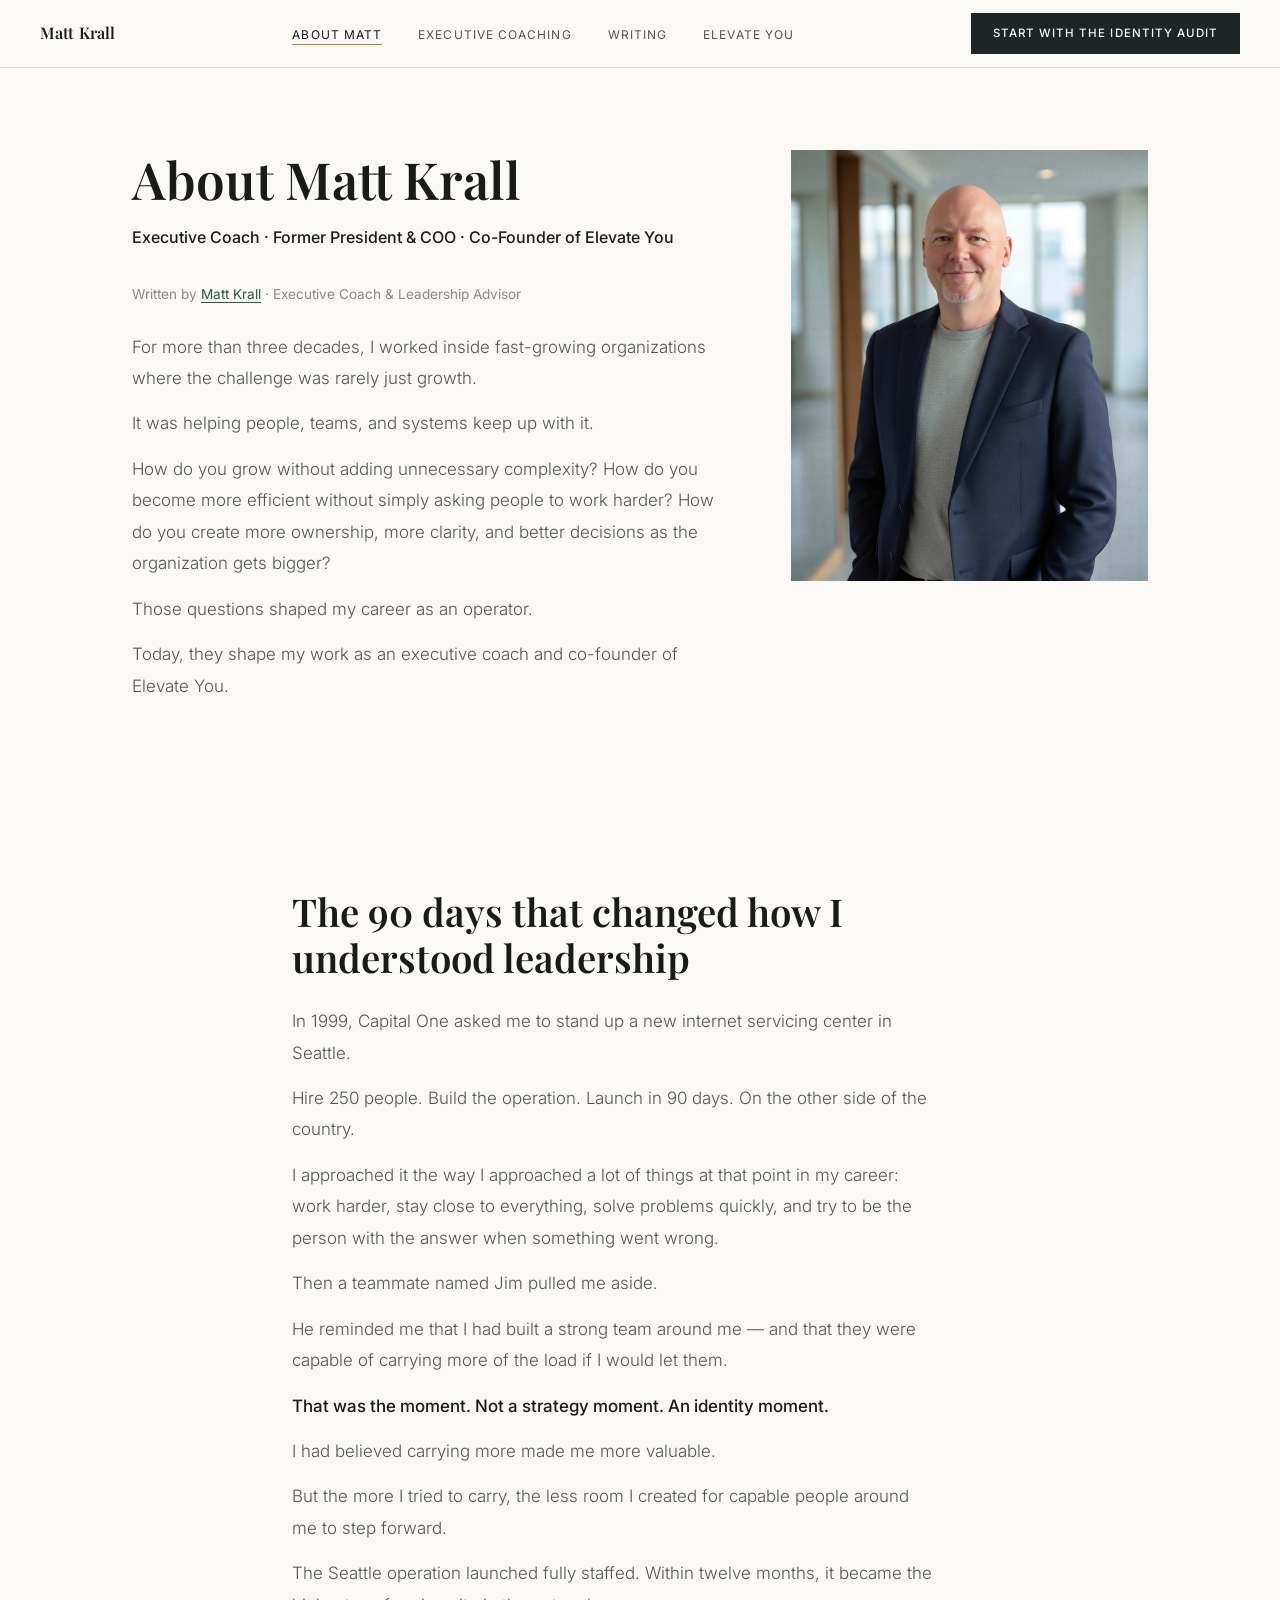
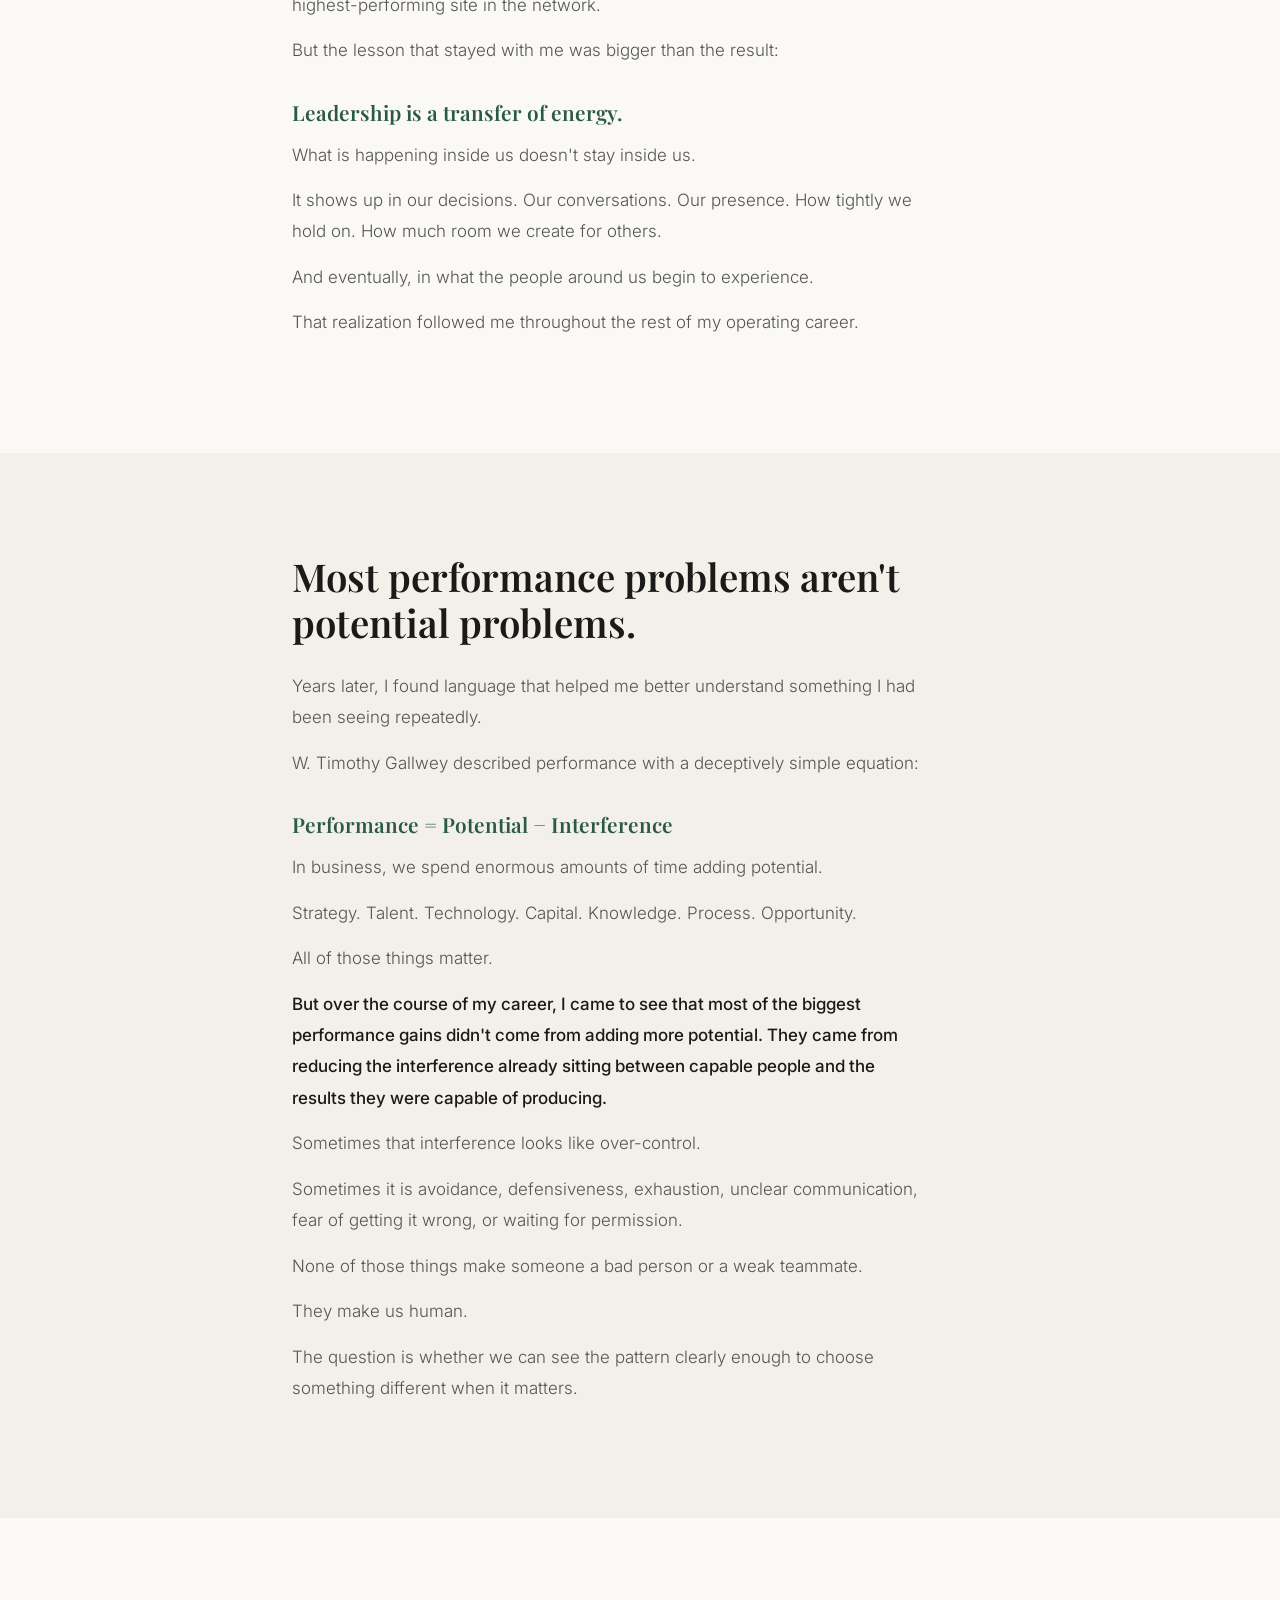
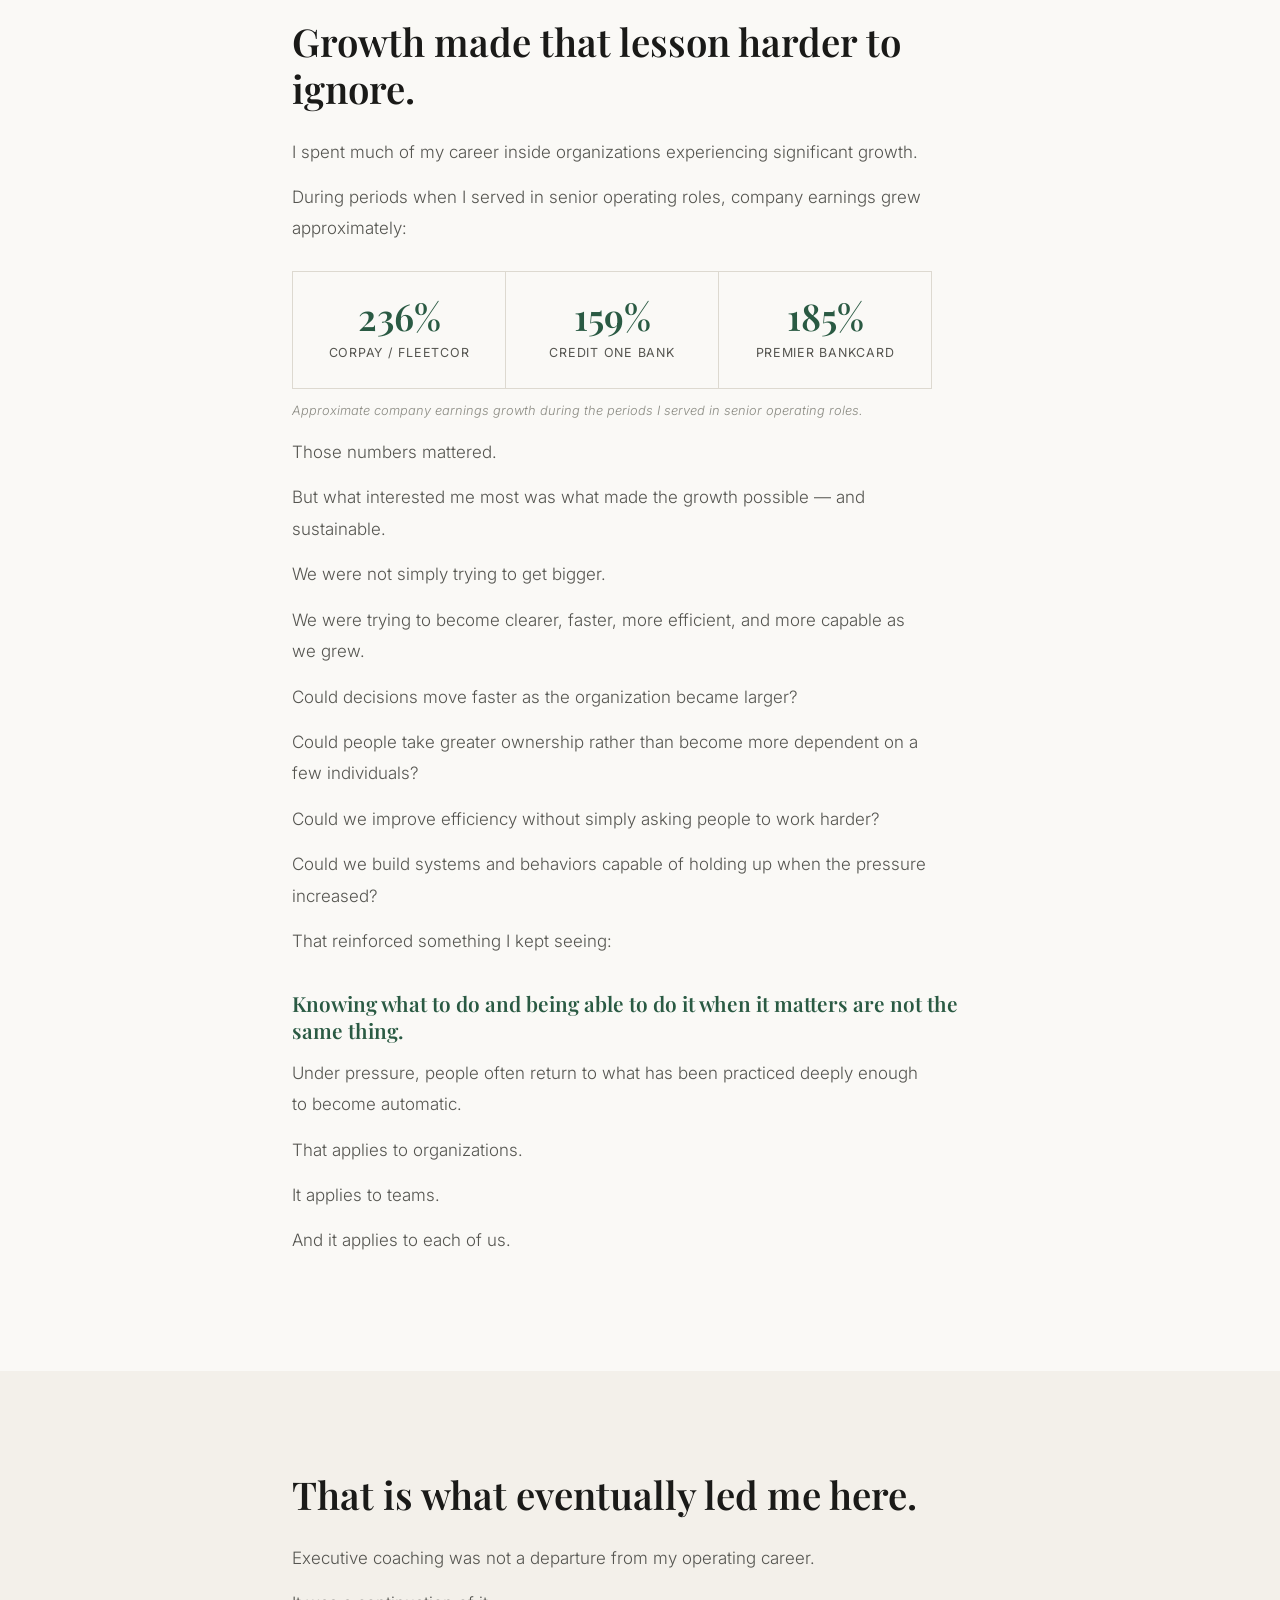
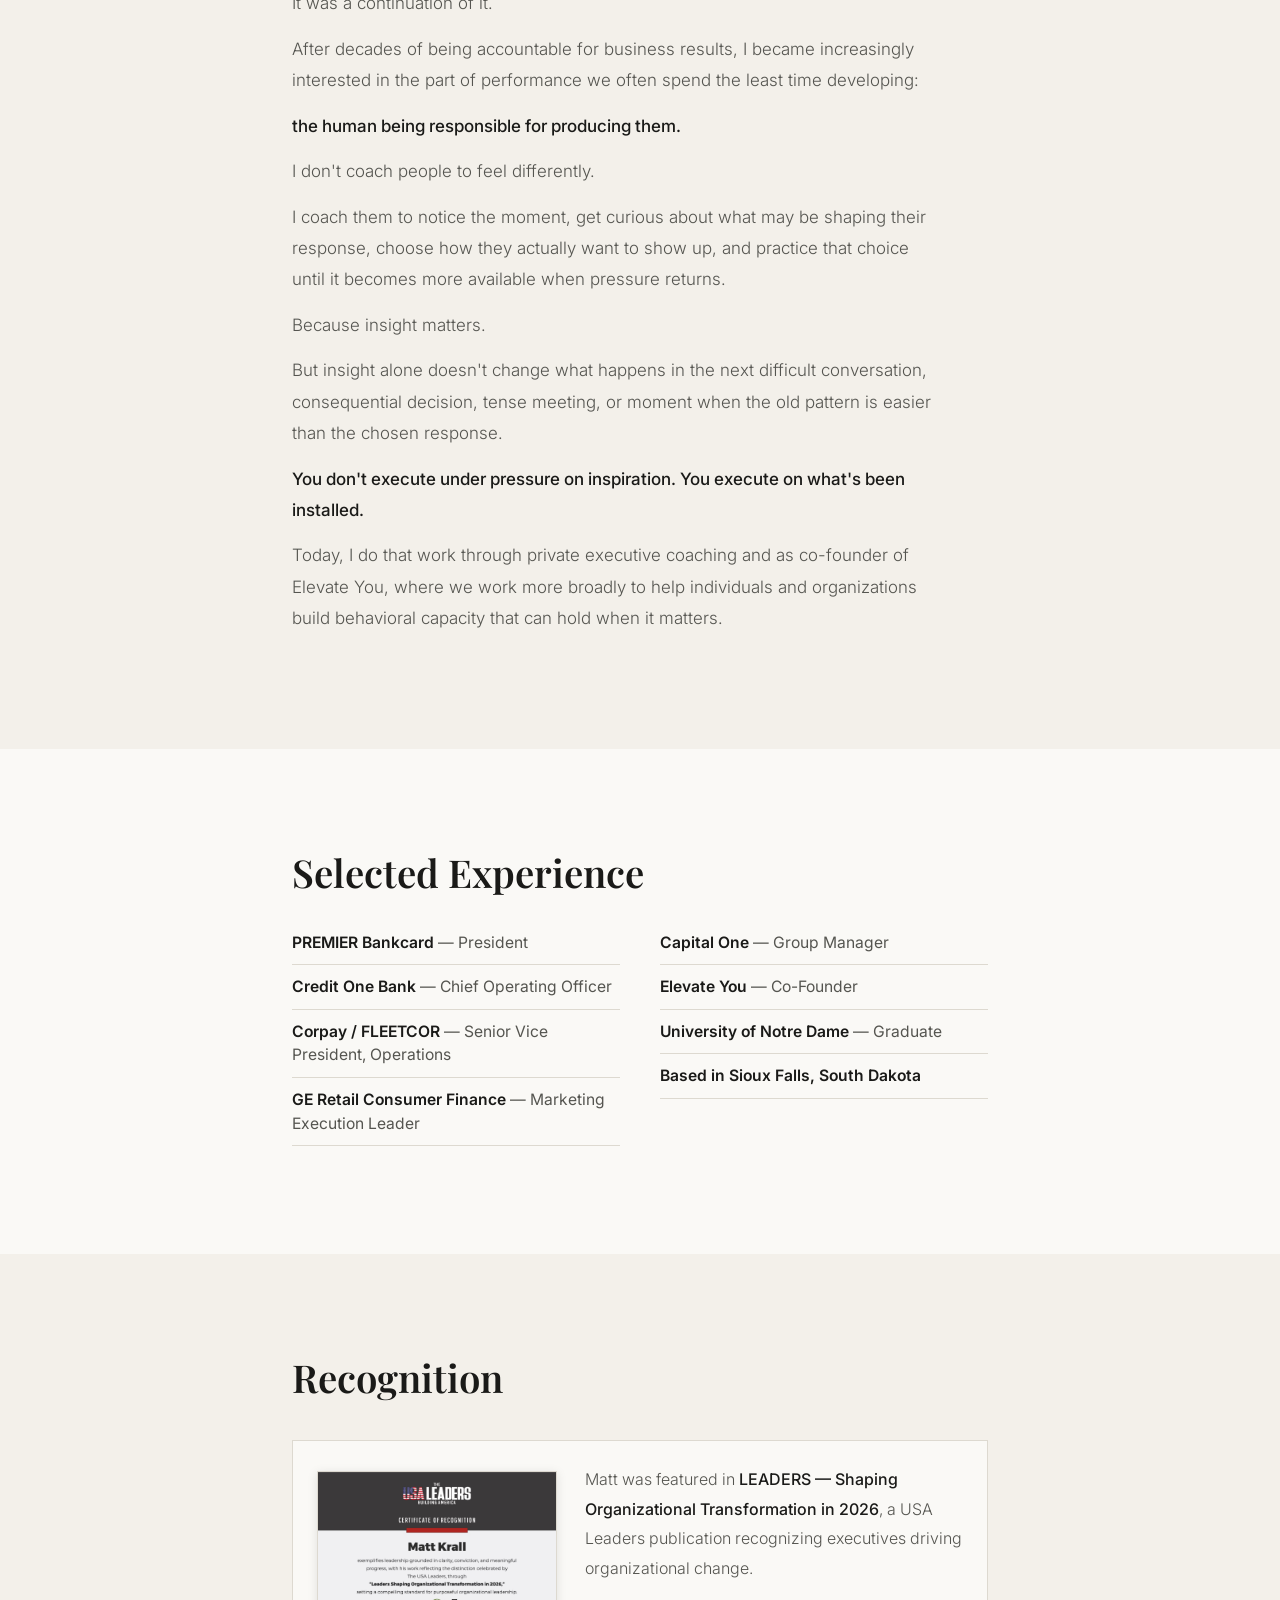
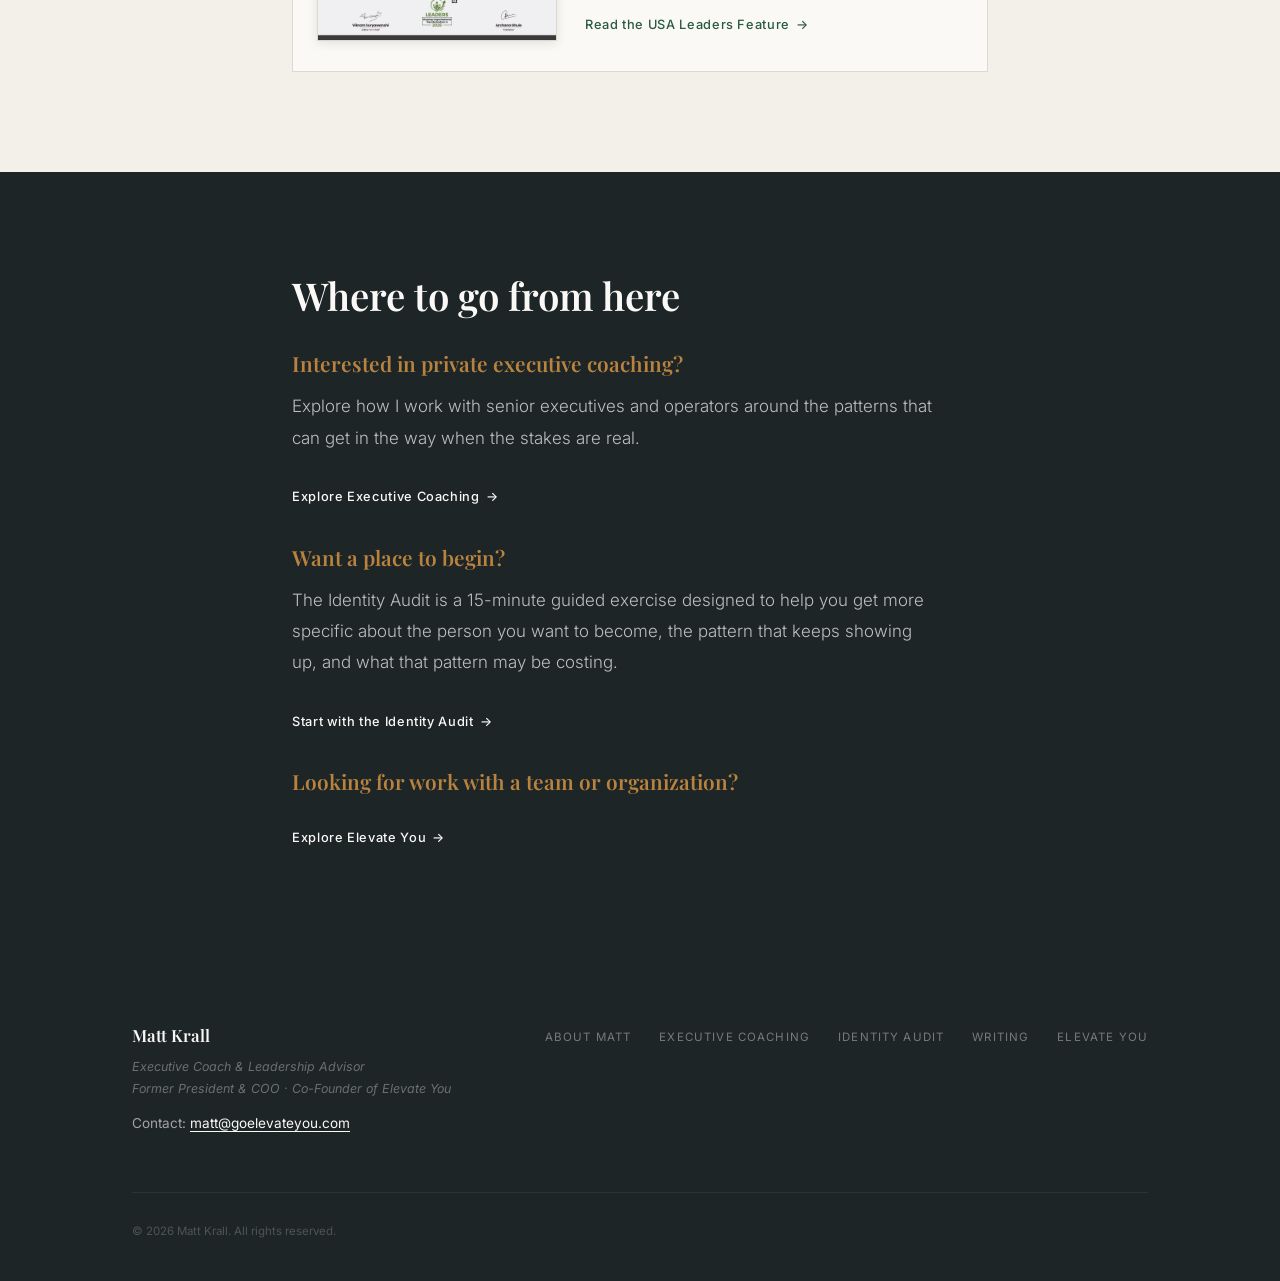
==== commit a74d5383: "AI-search audit fixes: author byline + rel=author, contact email (no phone), FAQ sections with match" ====
--- a/about-matt-krall.html
+++ b/about-matt-krall.html
@@ -16,6 +16,7 @@
   <meta name="author" content="Matt Krall">
   <meta name="robots" content="index, follow">
   <link rel="canonical" href="https://mattkrall.com/about-matt-krall">
+  <link rel="author" href="https://mattkrall.com/about-matt-krall">
 
   <meta property="og:type" content="profile">
   <meta property="og:title" content="About Matt Krall | Executive Coach &amp; Former President &amp; COO">
@@ -43,9 +44,11 @@
     "url": "https://mattkrall.com/about-matt-krall",
     "jobTitle": "Executive Coach & Leadership Advisor",
     "image": "https://mattkrall.com/images/Headshot-Matt-Krall-2026-08-27-smile-1200.jpeg",
+    "email": "mailto:matt@goelevateyou.com",
     "sameAs": [
       "https://www.linkedin.com/in/matt-krall-a079bb7/",
-      "https://www.facebook.com/matt.krall.79/"
+      "https://www.facebook.com/matt.krall.79/",
+      "https://theusaleaders.com/industry-leaders/matt-krall/"
     ],
     "alumniOf": {
       "@type": "CollegeOrUniversity",
@@ -94,6 +97,7 @@
 <div class="prose">
 <h1 class="page-hero__title">About Matt Krall</h1>
 <p class="page-hero__sub"><strong>Executive Coach · Former President &amp; COO · Co-Founder of Elevate You</strong></p>
+<p class="byline">Written by <a rel="author" href="/about-matt-krall">Matt Krall</a> · Executive Coach &amp; Leadership Advisor</p>
 <p>For more than three decades, I worked inside fast-growing organizations where the challenge was rarely just growth.</p>
 <p>It was helping people, teams, and systems keep up with it.</p>
 <p>How do you grow without adding unnecessary complexity? How do you become more efficient without simply asking people to work harder? How do you create more ownership, more clarity, and better decisions as the organization gets bigger?</p>
@@ -210,6 +214,7 @@
           <span class="footer__brand">Matt Krall</span>
           <span class="footer__tagline">Executive Coach &amp; Leadership Advisor</span>
           <span class="footer__tagline">Former President &amp; COO · Co-Founder of Elevate You</span>
+          <span class="footer__contact">Contact: <a href="mailto:matt@goelevateyou.com">matt@goelevateyou.com</a></span>
         </div>
         <ul class="footer__nav" role="list">
           <li><a href="/about-matt-krall">About Matt</a></li>
--- a/site.css
+++ b/site.css
@@ -1044,6 +1044,14 @@
 .footer__tagline { display: block; }
 .nav__links a[aria-current="page"] { color: var(--ink); border-bottom: 1px solid var(--amber); padding-bottom: 2px; }
 .section { scroll-margin-top: 68px; }
+.byline { font-size: 0.85rem !important; color: var(--slate-light) !important; margin: 0 0 24px !important; font-weight: 400 !important; }
+.byline a { color: var(--green); text-decoration: underline; text-underline-offset: 3px; }
+.section--dark .byline a { color: var(--cream); }
+.footer__contact { display: block; margin-top: 12px; font-size: 0.85rem; color: rgba(250,249,246,0.6); }
+.footer__contact a { color: var(--cream); text-decoration: underline; text-underline-offset: 3px; }
+.faq__q { font-family: 'Playfair Display', serif; font-size: 1.2rem; color: var(--ink); margin: 30px 0 8px; line-height: 1.35; }
+.faq__q:first-child { margin-top: 0; }
+.faq__a { margin-bottom: 0 !important; }
 @media (max-width: 900px) {
   .about-top { grid-template-columns: 1fr; gap: 36px; }
   .about-top__img { max-width: 420px; }
